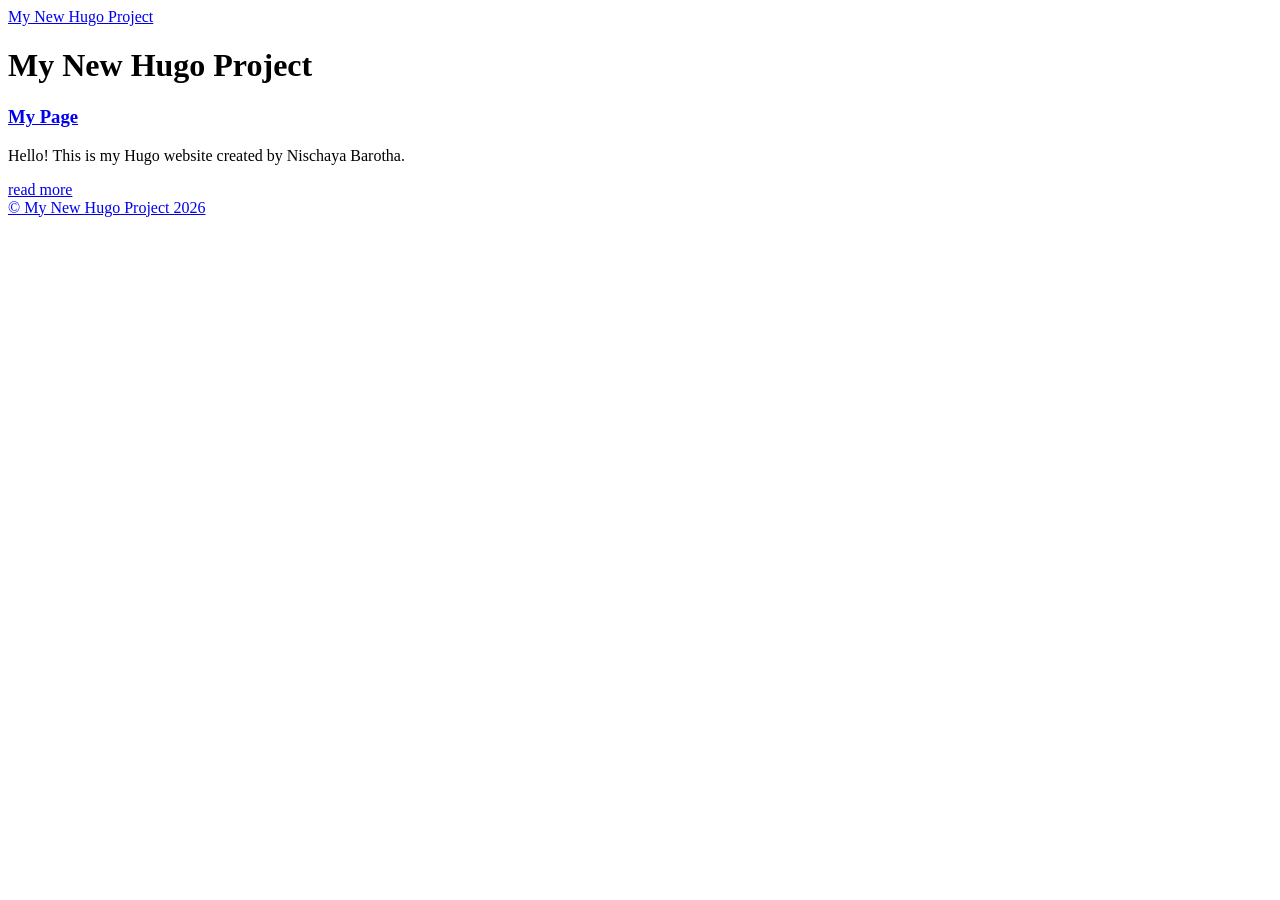
==== index.html @ f575db95 "deploy site" ====
<!DOCTYPE html>
<html lang="en-us">
  <head>
    <meta charset="utf-8">
    <meta http-equiv="X-UA-Compatible" content="IE=edge,chrome=1">
    
    <title>My New Hugo Project</title>
    <meta name="viewport" content="width=device-width,minimum-scale=1">
    <meta name="description" content="">
    <meta name="generator" content="Hugo 0.161.0">
    
    
    
      <meta name="robots" content="index, follow">
    
    

    
<link rel="stylesheet" href="/ananke/css/main.min.efe4d852f731d5d1fbb87718387202a97aafd768cdcdaed0662bbe6982e91824.css" >




    


    
      

    

    
    
      <link href="/index.xml" rel="alternate" type="application/rss+xml" title="My New Hugo Project" />
      <link href="/index.xml" rel="feed" type="application/rss+xml" title="My New Hugo Project" />
      
    

    
      <link rel="canonical" href="https://example.org/">
    

    
    
    <meta property="og:url" content="https://example.org/">
  <meta property="og:site_name" content="My New Hugo Project">
  <meta property="og:title" content="My New Hugo Project">
  <meta property="og:locale" content="en_us">
  <meta property="og:type" content="website">

  <meta itemprop="name" content="My New Hugo Project">
  <meta itemprop="datePublished" content="2026-04-29T00:00:00+00:00">
  <meta itemprop="dateModified" content="2026-04-29T00:00:00+00:00">
  <meta name="twitter:card" content="summary">
  <meta name="twitter:title" content="My New Hugo Project">

      
      
    
	
  </head><body class="ma0 avenir bg-near-white production is-home">
    

  <header>
    <div class="pb3-m pb6-l bg-black">
      <nav class="pv3 ph3 ph4-ns" role="navigation">
  <div class="flex-l center items-center justify-between">
    <a href="/" class="f3 fw2 hover-white white-90 dib no-underline">
      
        My New Hugo Project
      
    </a>
    <div class="flex-l items-center">
      

      
      <div class="ananke-socials"></div>

    </div>
  </div>
</nav>

      <div class="tc-l pv3 ph3 ph4-ns">
        <h1 class="f2 f-subheadline-l fw2 light-silver mb0 lh-title">
          My New Hugo Project
        </h1>
        
      </div>
    </div>
  </header>


    <main class="pb7" role="main">
      <article class="cf ph3 ph5-l pv3 pv4-l f4 tc-l center measure-wide lh-copy nested-links mid-gray">
    
  </article>

  
  
  
  
  

  
    <div class="pa3 pa4-ns w-100 w-70-ns center">
      

      <section class="w-100 mw8">
        
        
          <div class="w-100 mb4 relative">
            
<article class="bb b--black-10">
  <div class="db pv4 ph3 ph0-l dark-gray no-underline">
    <div class="flex-column flex-row-ns flex">
      
      <div class="blah w-100">
        <h1 class="f3 fw1 athelas mt0 lh-title">
          <a href="/posts/my-first-page/" class="color-inherit dim link">
            My Page
            </a>
        </h1>
        <div class="f6 f5-l lh-copy nested-copy-line-height nested-links">
          <p>Hello! This is my Hugo website created by Nischaya Barotha.</p>
        </div>
        <a href="/posts/my-first-page/" class="ba b--moon-gray bg-light-gray br2 color-inherit dib f7 hover-bg-moon-gray link mt2 ph2 pv1">read more</a>
      </div>
    </div>
  </div>
</article>

          </div>
        
      </section>

      

    </div>
  

    </main>
    <footer class="bg-black bottom-0 w-100 pa3" role="contentinfo">
  <div class="flex justify-between">
  <a class="f4 fw4 hover-white white-70 dn dib-ns pv2 ph3 no-underline" href="https://example.org/" >
    &copy;  My New Hugo Project 2026 
  </a>
    <div><div class="ananke-socials"></div>
</div>
  </div>
</footer>

  </body>
</html>
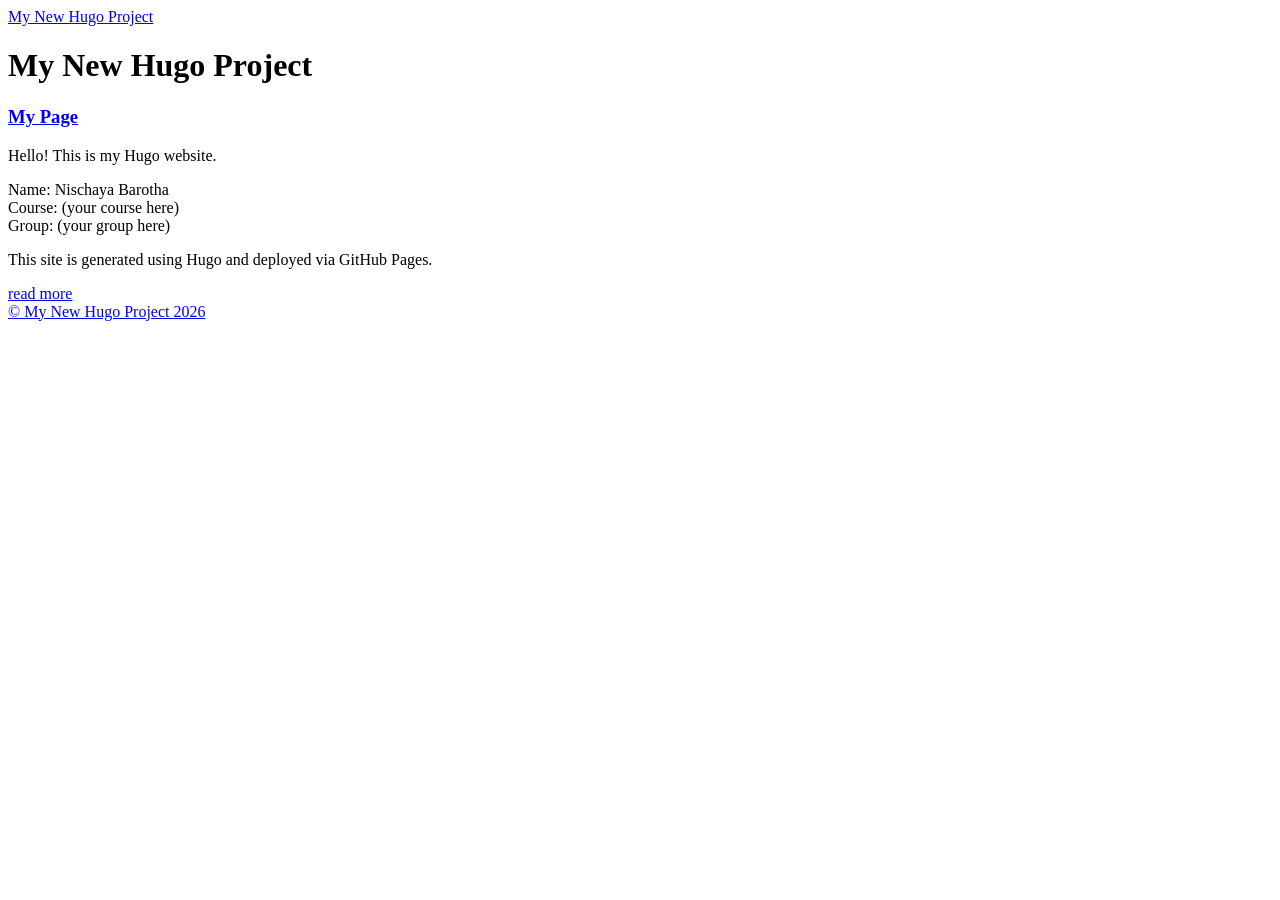
==== commit 99ca1f01: "update page" ====
--- a/index.html
+++ b/index.html
@@ -121,7 +121,11 @@
             </a>
         </h1>
         <div class="f6 f5-l lh-copy nested-copy-line-height nested-links">
-          <p>Hello! This is my Hugo website created by Nischaya Barotha.</p>
+          <p>Hello! This is my Hugo website.</p>
+<p>Name: Nischaya Barotha<br>
+Course: (your course here)<br>
+Group: (your group here)</p>
+<p>This site is generated using Hugo and deployed via GitHub Pages.</p>
         </div>
         <a href="/posts/my-first-page/" class="ba b--moon-gray bg-light-gray br2 color-inherit dib f7 hover-bg-moon-gray link mt2 ph2 pv1">read more</a>
       </div>
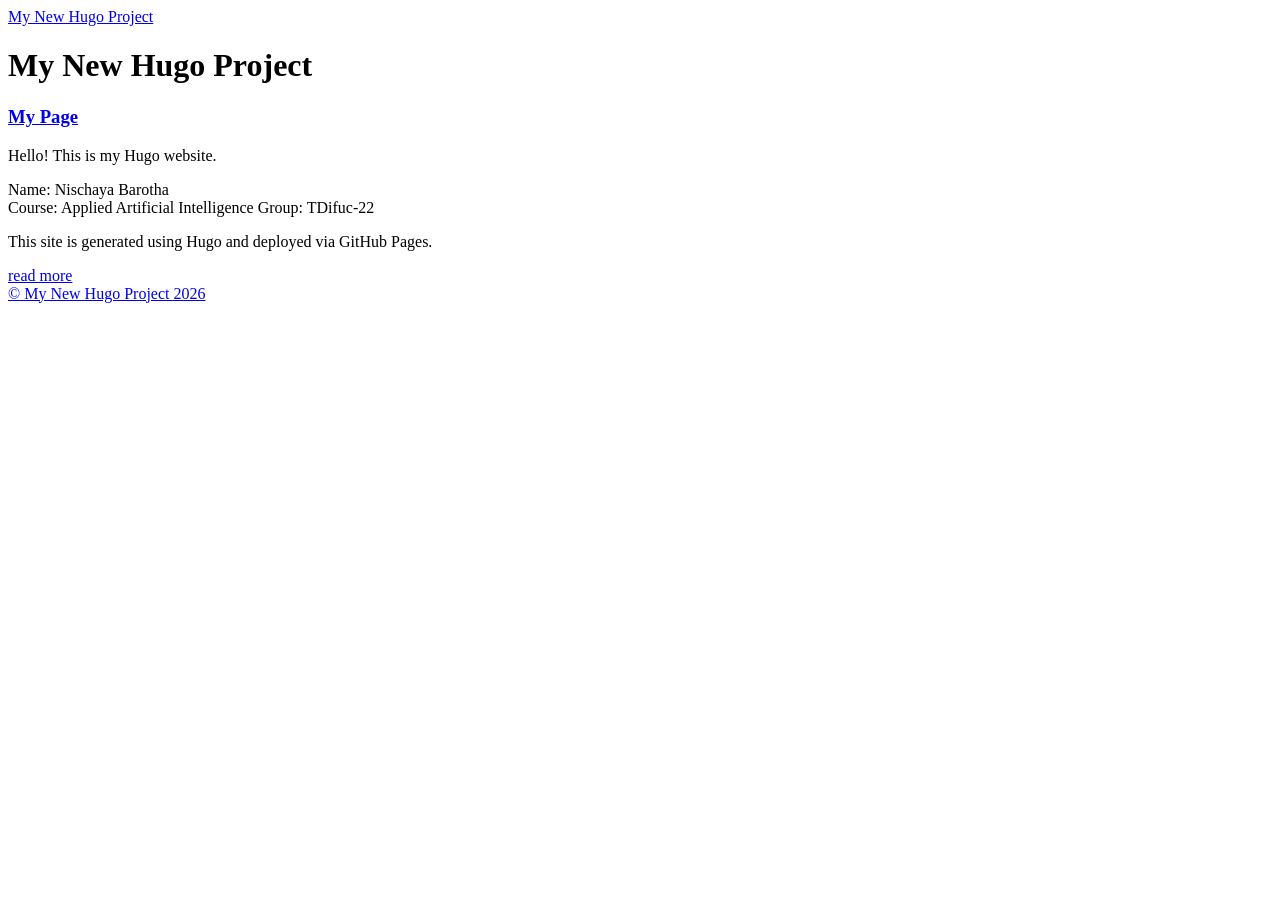
==== commit d2879798: "update page" ====
--- a/index.html
+++ b/index.html
@@ -123,8 +123,8 @@
         <div class="f6 f5-l lh-copy nested-copy-line-height nested-links">
           <p>Hello! This is my Hugo website.</p>
 <p>Name: Nischaya Barotha<br>
-Course: (your course here)<br>
-Group: (your group here)</p>
+Course: Applied Artificial Intelligence
+Group: TDifuc-22</p>
 <p>This site is generated using Hugo and deployed via GitHub Pages.</p>
         </div>
         <a href="/posts/my-first-page/" class="ba b--moon-gray bg-light-gray br2 color-inherit dib f7 hover-bg-moon-gray link mt2 ph2 pv1">read more</a>
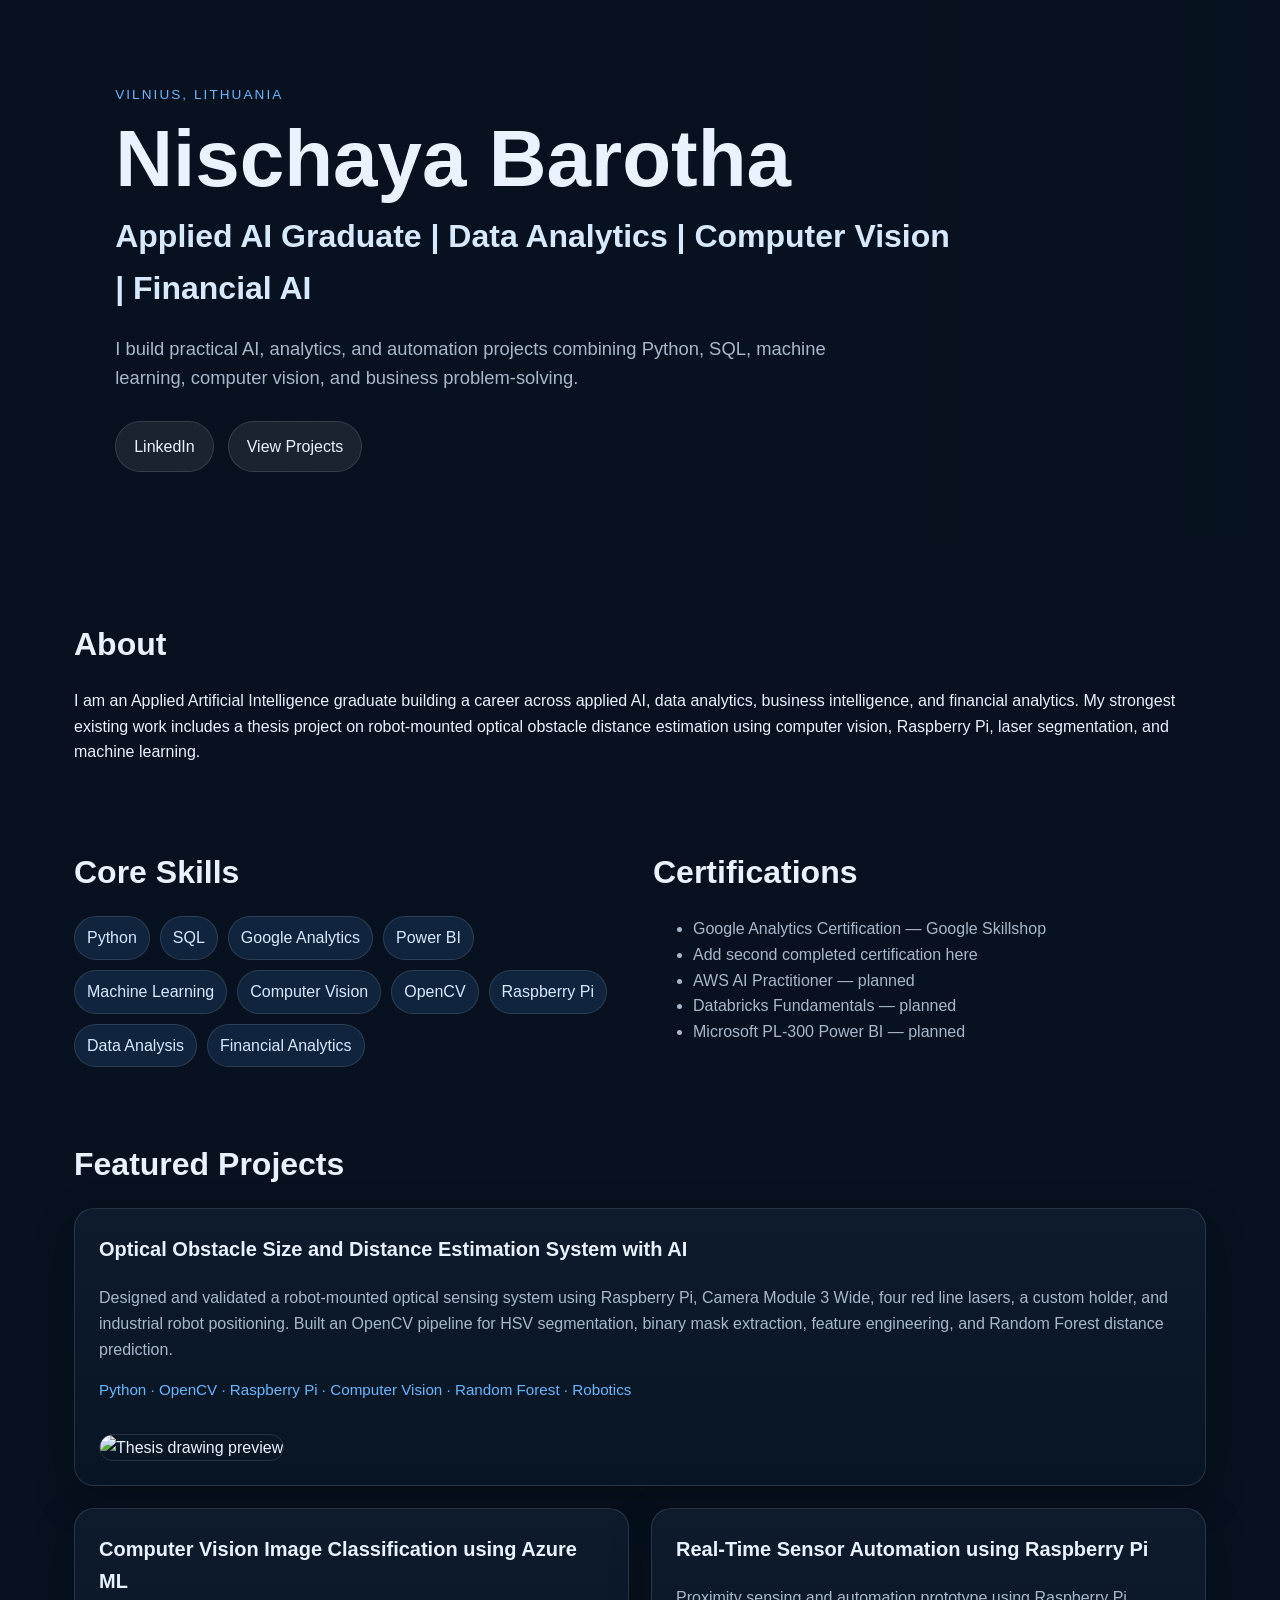
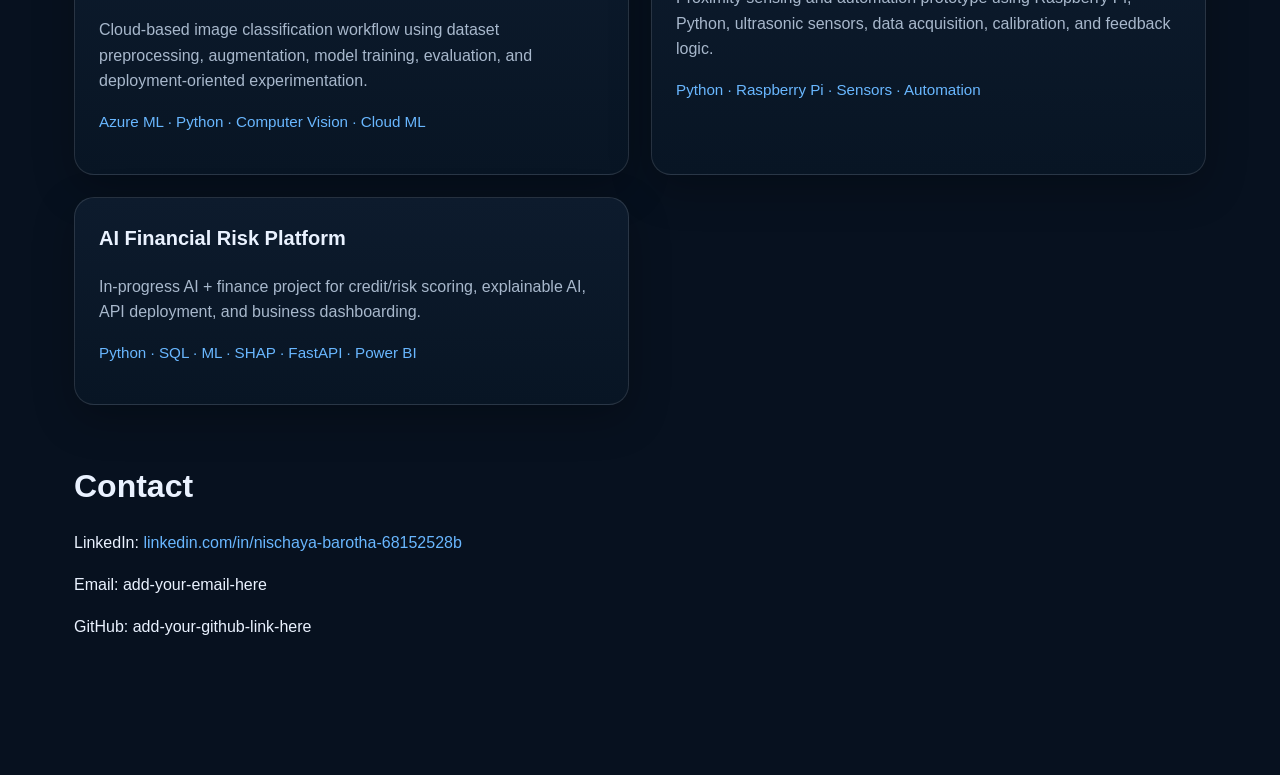
==== commit 7c649421: "Add files via upload" ====
--- a/index.html
+++ b/index.html
@@ -1,157 +1,87 @@
 <!DOCTYPE html>
-<html lang="en-us">
-  <head>
-    <meta charset="utf-8">
-    <meta http-equiv="X-UA-Compatible" content="IE=edge,chrome=1">
-    
-    <title>My New Hugo Project</title>
-    <meta name="viewport" content="width=device-width,minimum-scale=1">
-    <meta name="description" content="">
-    <meta name="generator" content="Hugo 0.161.0">
-    
-    
-    
-      <meta name="robots" content="index, follow">
-    
-    
-
-    
-<link rel="stylesheet" href="/ananke/css/main.min.efe4d852f731d5d1fbb87718387202a97aafd768cdcdaed0662bbe6982e91824.css" >
-
-
-
-
-    
-
-
-    
-      
-
-    
-
-    
-    
-      <link href="/index.xml" rel="alternate" type="application/rss+xml" title="My New Hugo Project" />
-      <link href="/index.xml" rel="feed" type="application/rss+xml" title="My New Hugo Project" />
-      
-    
-
-    
-      <link rel="canonical" href="https://example.org/">
-    
-
-    
-    
-    <meta property="og:url" content="https://example.org/">
-  <meta property="og:site_name" content="My New Hugo Project">
-  <meta property="og:title" content="My New Hugo Project">
-  <meta property="og:locale" content="en_us">
-  <meta property="og:type" content="website">
-
-  <meta itemprop="name" content="My New Hugo Project">
-  <meta itemprop="datePublished" content="2026-04-29T00:00:00+00:00">
-  <meta itemprop="dateModified" content="2026-04-29T00:00:00+00:00">
-  <meta name="twitter:card" content="summary">
-  <meta name="twitter:title" content="My New Hugo Project">
-
-      
-      
-    
-	
-  </head><body class="ma0 avenir bg-near-white production is-home">
-    
-
-  <header>
-    <div class="pb3-m pb6-l bg-black">
-      <nav class="pv3 ph3 ph4-ns" role="navigation">
-  <div class="flex-l center items-center justify-between">
-    <a href="/" class="f3 fw2 hover-white white-90 dib no-underline">
-      
-        My New Hugo Project
-      
-    </a>
-    <div class="flex-l items-center">
-      
-
-      
-      <div class="ananke-socials"></div>
-
-    </div>
-  </div>
-</nav>
-
-      <div class="tc-l pv3 ph3 ph4-ns">
-        <h1 class="f2 f-subheadline-l fw2 light-silver mb0 lh-title">
-          My New Hugo Project
-        </h1>
-        
+<html lang="en">
+<head>
+  <meta charset="UTF-8" />
+  <meta name="viewport" content="width=device-width, initial-scale=1.0" />
+  <title>Nischaya Barotha | Applied AI Graduate</title>
+  <link rel="stylesheet" href="style.css" />
+</head>
+<body>
+  <header class="hero">
+    <div class="overlay"></div>
+    <div class="hero-content">
+      <p class="eyebrow">Vilnius, Lithuania</p>
+      <h1>Nischaya Barotha</h1>
+      <h2>Applied AI Graduate | Data Analytics | Computer Vision | Financial AI</h2>
+      <p class="intro">I build practical AI, analytics, and automation projects combining Python, SQL, machine learning, computer vision, and business problem-solving.</p>
+      <div class="buttons">
+        <a href="https://www.linkedin.com/in/nischaya-barotha-68152528b/" target="_blank">LinkedIn</a>
+        <a href="#projects">View Projects</a>
       </div>
     </div>
   </header>
 
+  <main>
+    <section class="section">
+      <h2>About</h2>
+      <p>I am an Applied Artificial Intelligence graduate building a career across applied AI, data analytics, business intelligence, and financial analytics. My strongest existing work includes a thesis project on robot-mounted optical obstacle distance estimation using computer vision, Raspberry Pi, laser segmentation, and machine learning.</p>
+    </section>
 
-    <main class="pb7" role="main">
-      <article class="cf ph3 ph5-l pv3 pv4-l f4 tc-l center measure-wide lh-copy nested-links mid-gray">
-    
-  </article>
+    <section class="section grid-two">
+      <div>
+        <h2>Core Skills</h2>
+        <ul class="tags">
+          <li>Python</li><li>SQL</li><li>Google Analytics</li><li>Power BI</li><li>Machine Learning</li><li>Computer Vision</li><li>OpenCV</li><li>Raspberry Pi</li><li>Data Analysis</li><li>Financial Analytics</li>
+        </ul>
+      </div>
+      <div>
+        <h2>Certifications</h2>
+        <ul>
+          <li>Google Analytics Certification — Google Skillshop</li>
+          <li>Add second completed certification here</li>
+          <li>AWS AI Practitioner — planned</li>
+          <li>Databricks Fundamentals — planned</li>
+          <li>Microsoft PL-300 Power BI — planned</li>
+        </ul>
+      </div>
+    </section>
 
-  
-  
-  
-  
-  
+    <section class="section" id="projects">
+      <h2>Featured Projects</h2>
+      <div class="project-grid">
+        <article class="card featured">
+          <h3>Optical Obstacle Size and Distance Estimation System with AI</h3>
+          <p>Designed and validated a robot-mounted optical sensing system using Raspberry Pi, Camera Module 3 Wide, four red line lasers, a custom holder, and industrial robot positioning. Built an OpenCV pipeline for HSV segmentation, binary mask extraction, feature engineering, and Random Forest distance prediction.</p>
+          <p class="meta">Python · OpenCV · Raspberry Pi · Computer Vision · Random Forest · Robotics</p>
+          <img src="assets/thesis_drawing_preview.png" alt="Thesis drawing preview" />
+        </article>
 
-  
-    <div class="pa3 pa4-ns w-100 w-70-ns center">
-      
+        <article class="card">
+          <h3>Computer Vision Image Classification using Azure ML</h3>
+          <p>Cloud-based image classification workflow using dataset preprocessing, augmentation, model training, evaluation, and deployment-oriented experimentation.</p>
+          <p class="meta">Azure ML · Python · Computer Vision · Cloud ML</p>
+        </article>
 
-      <section class="w-100 mw8">
-        
-        
-          <div class="w-100 mb4 relative">
-            
-<article class="bb b--black-10">
-  <div class="db pv4 ph3 ph0-l dark-gray no-underline">
-    <div class="flex-column flex-row-ns flex">
-      
-      <div class="blah w-100">
-        <h1 class="f3 fw1 athelas mt0 lh-title">
-          <a href="/posts/my-first-page/" class="color-inherit dim link">
-            My Page
-            </a>
-        </h1>
-        <div class="f6 f5-l lh-copy nested-copy-line-height nested-links">
-          <p>Hello! This is my Hugo website.</p>
-<p>Name: Nischaya Barotha<br>
-Course: Applied Artificial Intelligence
-Group: TDifuc-22</p>
-<p>This site is generated using Hugo and deployed via GitHub Pages.</p>
-        </div>
-        <a href="/posts/my-first-page/" class="ba b--moon-gray bg-light-gray br2 color-inherit dib f7 hover-bg-moon-gray link mt2 ph2 pv1">read more</a>
+        <article class="card">
+          <h3>Real-Time Sensor Automation using Raspberry Pi</h3>
+          <p>Proximity sensing and automation prototype using Raspberry Pi, Python, ultrasonic sensors, data acquisition, calibration, and feedback logic.</p>
+          <p class="meta">Python · Raspberry Pi · Sensors · Automation</p>
+        </article>
+
+        <article class="card">
+          <h3>AI Financial Risk Platform</h3>
+          <p>In-progress AI + finance project for credit/risk scoring, explainable AI, API deployment, and business dashboarding.</p>
+          <p class="meta">Python · SQL · ML · SHAP · FastAPI · Power BI</p>
+        </article>
       </div>
-    </div>
-  </div>
-</article>
+    </section>
 
-          </div>
-        
-      </section>
-
-      
-
-    </div>
-  
-
-    </main>
-    <footer class="bg-black bottom-0 w-100 pa3" role="contentinfo">
-  <div class="flex justify-between">
-  <a class="f4 fw4 hover-white white-70 dn dib-ns pv2 ph3 no-underline" href="https://example.org/" >
-    &copy;  My New Hugo Project 2026 
-  </a>
-    <div><div class="ananke-socials"></div>
-</div>
-  </div>
-</footer>
-
-  </body>
+    <section class="section">
+      <h2>Contact</h2>
+      <p>LinkedIn: <a href="https://www.linkedin.com/in/nischaya-barotha-68152528b/" target="_blank">linkedin.com/in/nischaya-barotha-68152528b</a></p>
+      <p>Email: add-your-email-here</p>
+      <p>GitHub: add-your-github-link-here</p>
+    </section>
+  </main>
+</body>
 </html>
--- a/style.css
+++ b/style.css
@@ -0,0 +1,35 @@
+:root {
+  --bg: #07111f;
+  --panel: #0d1b2d;
+  --panel2: #10243d;
+  --text: #eaf2ff;
+  --muted: #a8b8cc;
+  --accent: #69b7ff;
+  --line: rgba(255,255,255,0.12);
+}
+* { box-sizing: border-box; }
+body { margin: 0; font-family: Inter, Arial, sans-serif; background: var(--bg); color: var(--text); line-height: 1.6; }
+a { color: var(--accent); text-decoration: none; }
+.hero { min-height: 520px; background-image: linear-gradient(90deg, rgba(7,17,31,0.95), rgba(7,17,31,0.65)), url('assets/banner.png'); background-size: cover; background-position: center; display: flex; align-items: center; padding: 70px 9vw; position: relative; }
+.hero-content { max-width: 850px; position: relative; z-index: 2; }
+.eyebrow { color: var(--accent); text-transform: uppercase; letter-spacing: 0.15em; font-size: 0.85rem; margin-bottom: 12px; }
+h1 { font-size: clamp(2.8rem, 8vw, 5rem); margin: 0 0 10px; line-height: 1.05; }
+.hero h2 { font-size: clamp(1.2rem, 3vw, 2rem); margin: 0 0 20px; color: #d7e9ff; }
+.intro { font-size: 1.15rem; max-width: 760px; color: var(--muted); }
+.buttons { display: flex; gap: 14px; flex-wrap: wrap; margin-top: 28px; }
+.buttons a { padding: 12px 18px; border: 1px solid var(--line); border-radius: 999px; background: rgba(255,255,255,0.08); color: var(--text); }
+main { max-width: 1180px; margin: 0 auto; padding: 50px 24px 80px; }
+.section { margin-bottom: 56px; }
+.section h2 { font-size: 2rem; margin-bottom: 18px; }
+.grid-two { display: grid; grid-template-columns: repeat(2, minmax(0, 1fr)); gap: 26px; }
+.tags { list-style: none; padding: 0; display: flex; flex-wrap: wrap; gap: 10px; }
+.tags li { background: var(--panel2); border: 1px solid var(--line); padding: 8px 12px; border-radius: 999px; color: #d7e9ff; }
+.project-grid { display: grid; grid-template-columns: repeat(2, minmax(0, 1fr)); gap: 22px; }
+.card { background: linear-gradient(180deg, var(--panel), #081524); border: 1px solid var(--line); border-radius: 20px; padding: 24px; box-shadow: 0 14px 40px rgba(0,0,0,0.25); }
+.card h3 { margin-top: 0; font-size: 1.25rem; }
+.card p { color: var(--muted); }
+.meta { color: var(--accent) !important; font-size: 0.95rem; }
+.card img { width: 100%; border-radius: 14px; border: 1px solid var(--line); margin-top: 16px; }
+.featured { grid-column: span 2; }
+ul { color: var(--muted); }
+@media (max-width: 820px) { .grid-two, .project-grid { grid-template-columns: 1fr; } .featured { grid-column: span 1; } .hero { padding: 60px 24px; } }
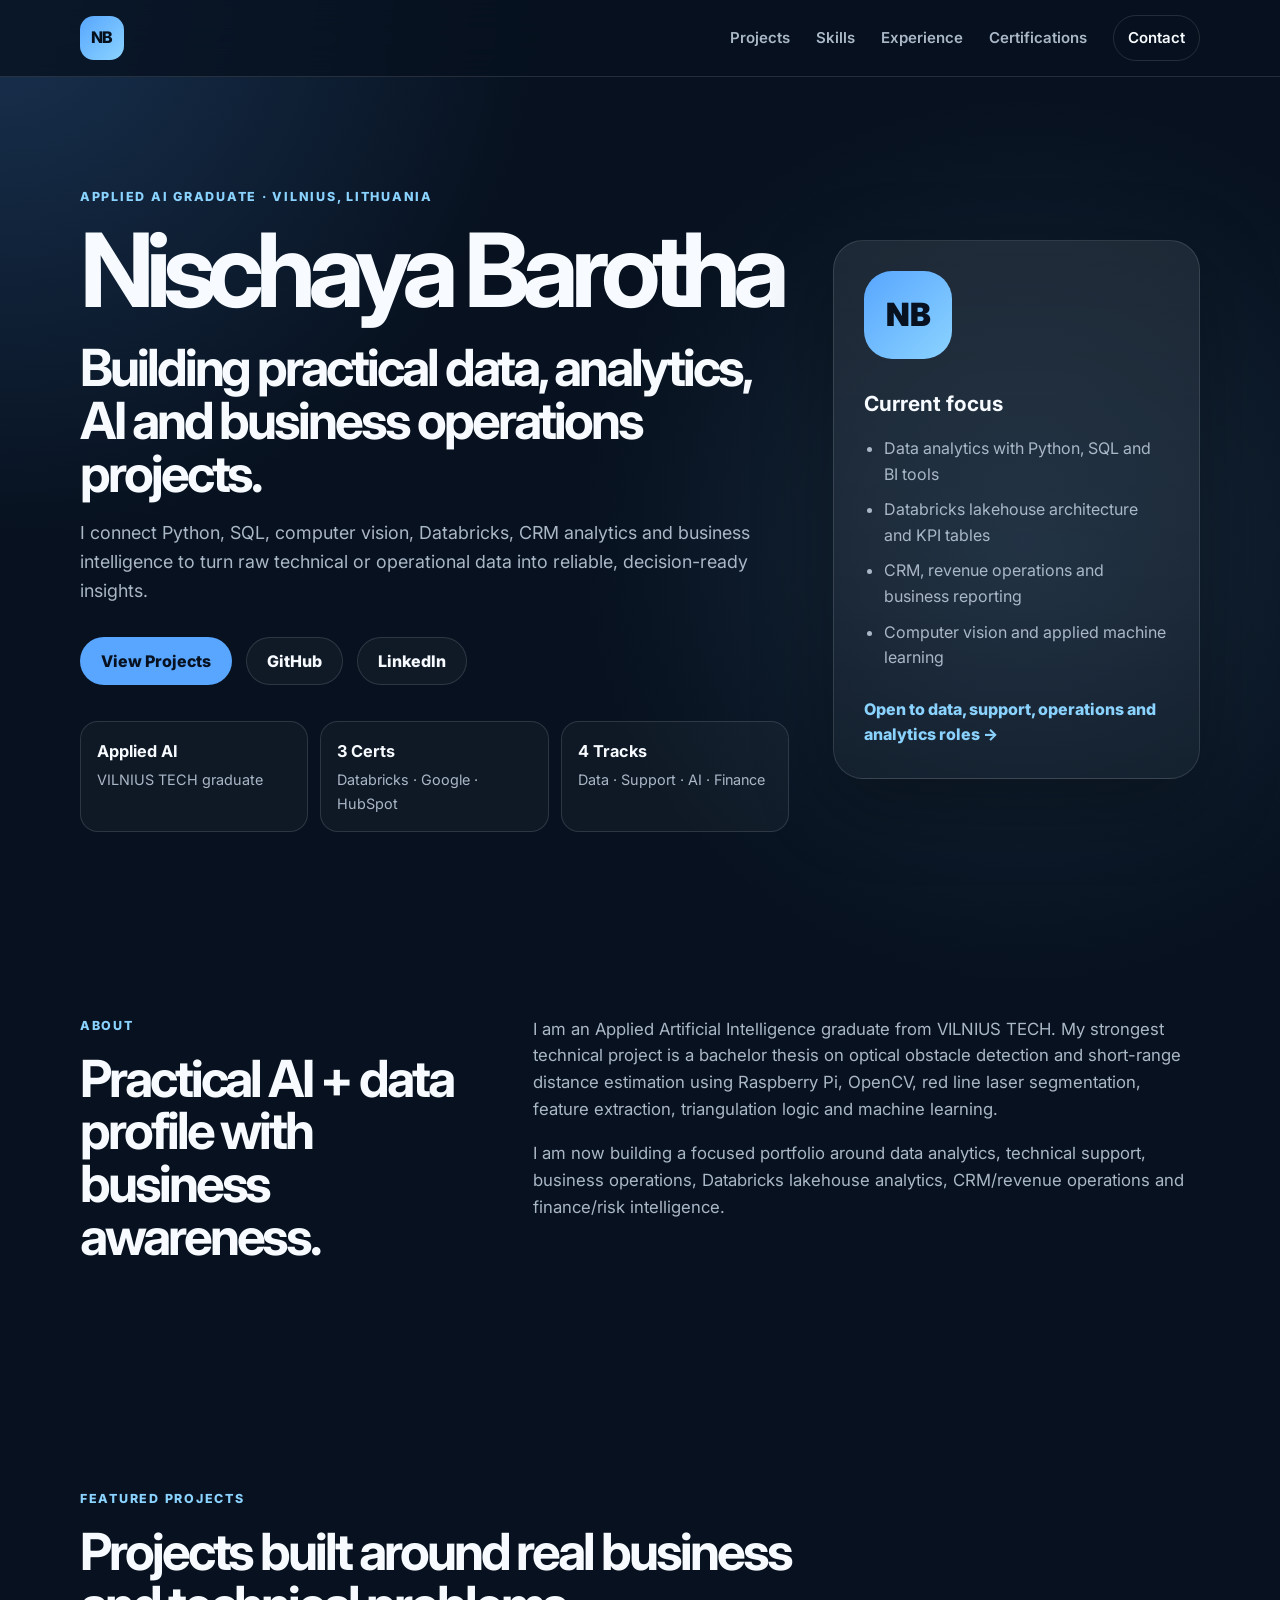
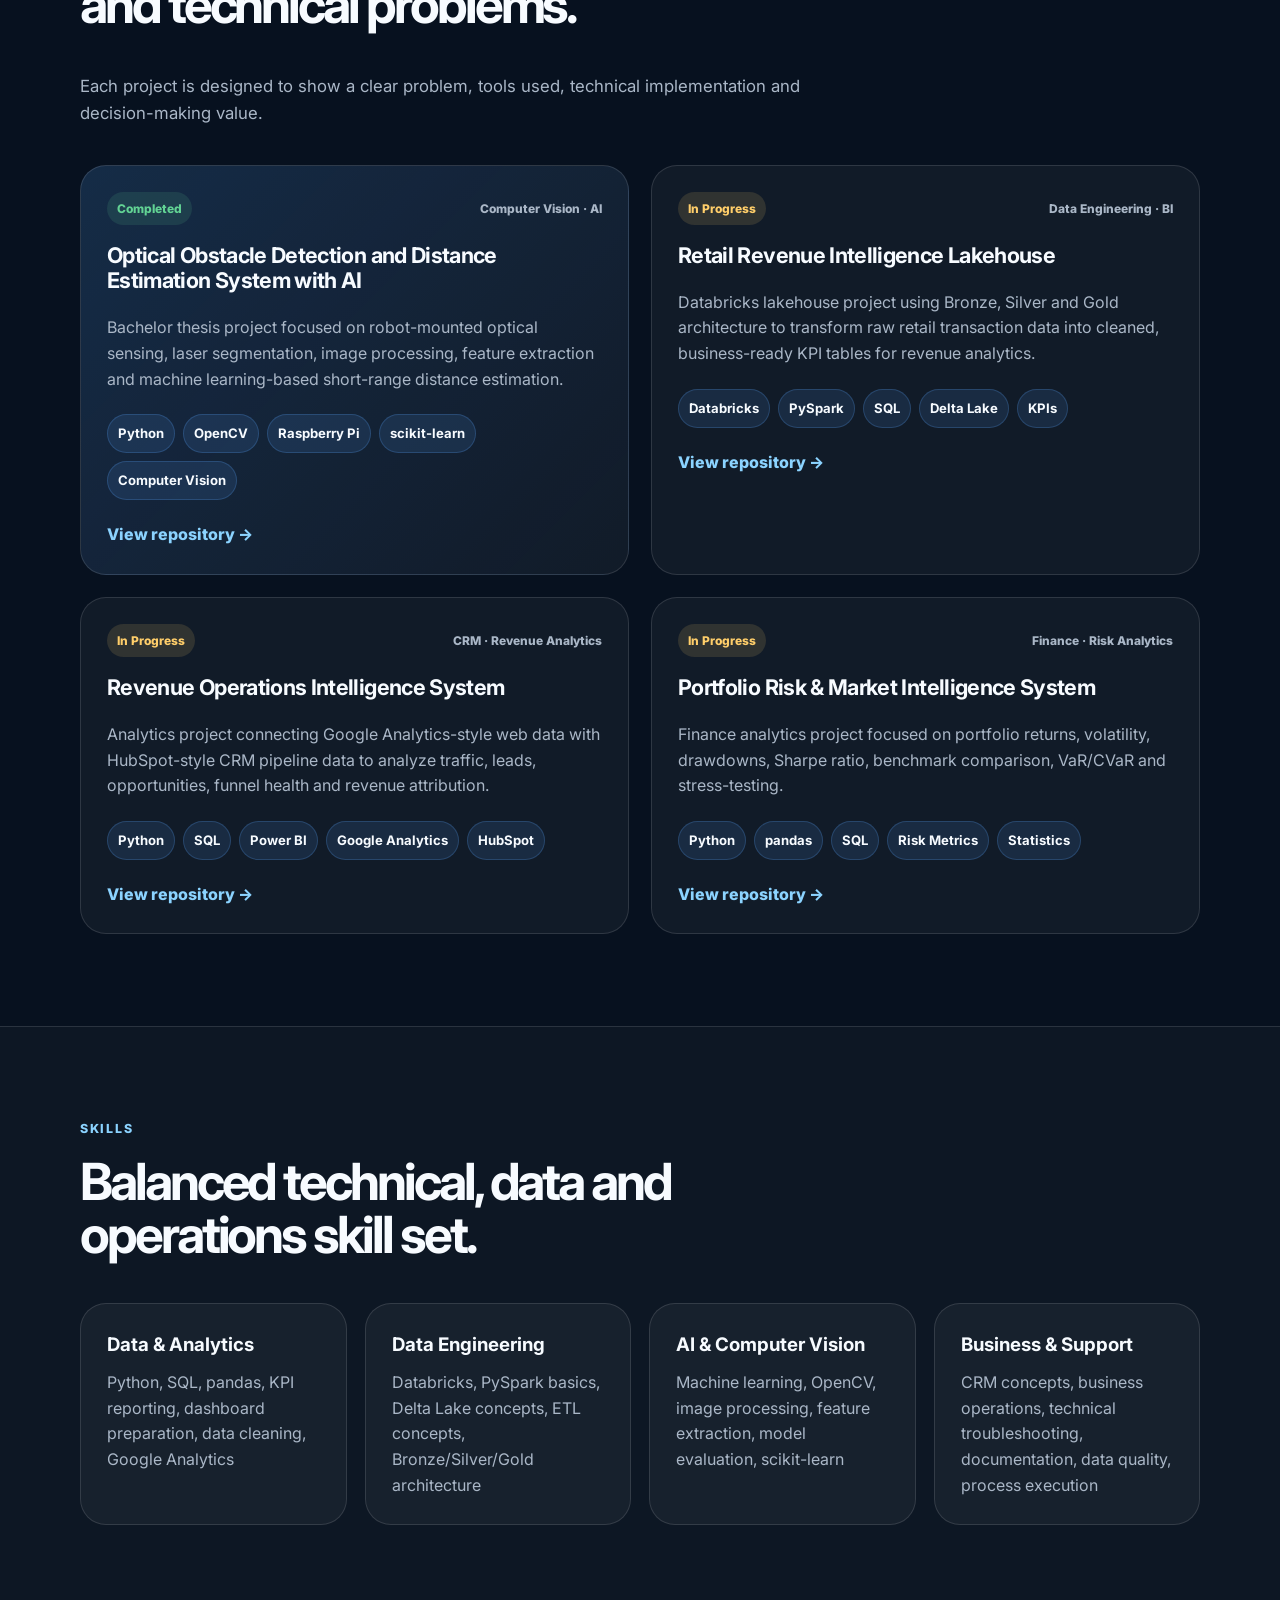
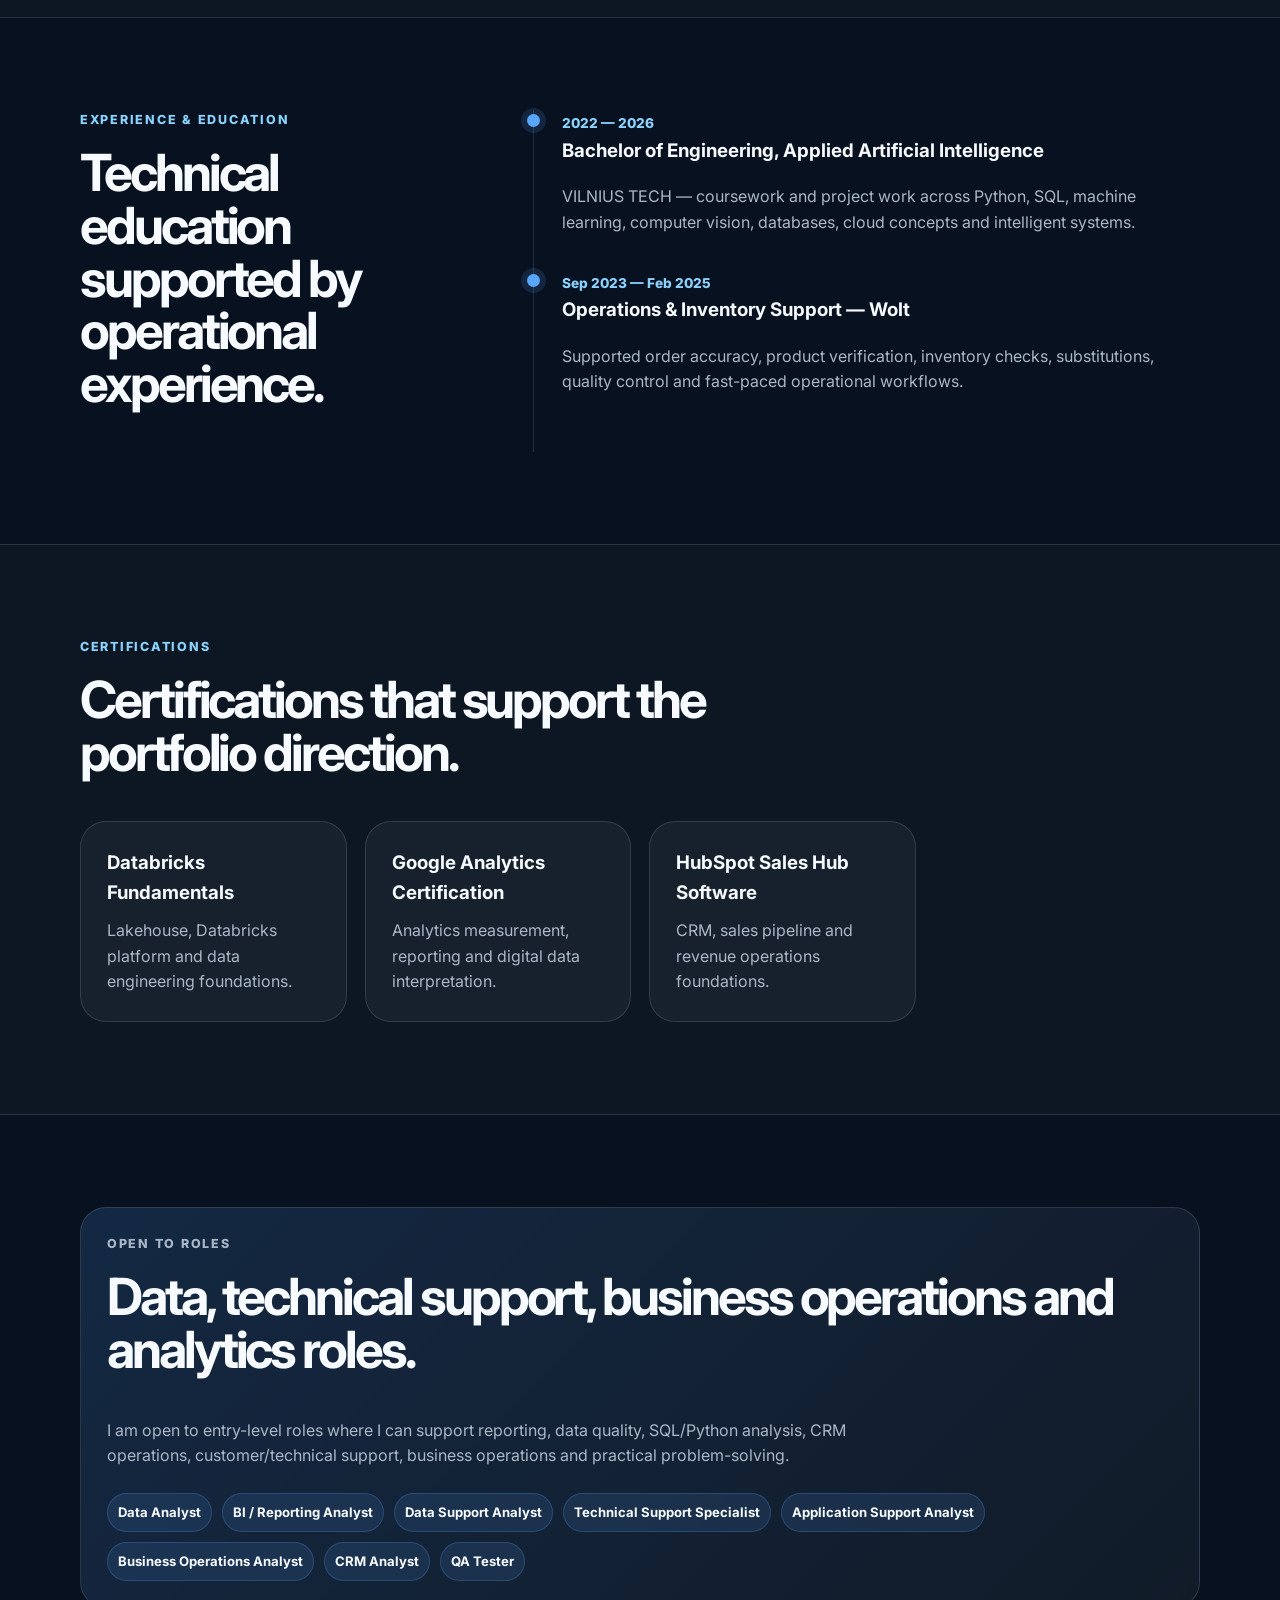
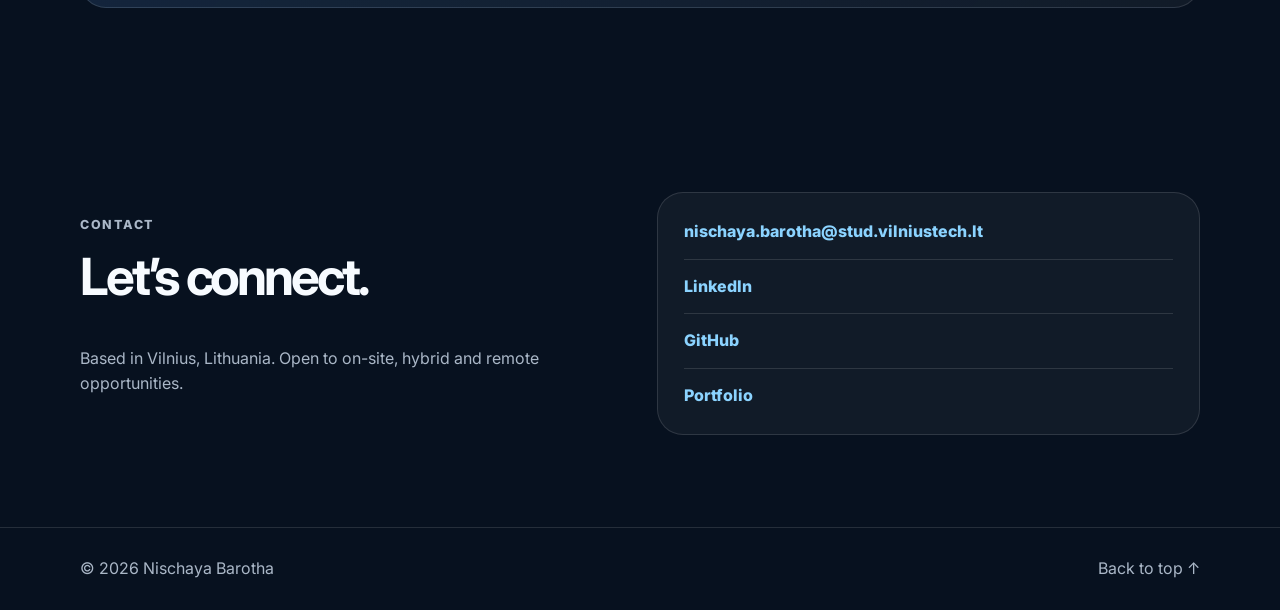
==== commit 6e965990: "Add files via upload" ====
--- a/index.html
+++ b/index.html
@@ -3,85 +3,181 @@
 <head>
   <meta charset="UTF-8" />
   <meta name="viewport" content="width=device-width, initial-scale=1.0" />
-  <title>Nischaya Barotha | Applied AI Graduate</title>
-  <link rel="stylesheet" href="style.css" />
+  <meta name="description" content="Nischaya Barotha — Applied AI graduate portfolio focused on data analytics, technical support, business operations, computer vision, Databricks, and finance/risk analytics." />
+  <meta name="author" content="Nischaya Barotha" />
+  <title>Nischaya Barotha | Applied AI, Data Analytics & Business Operations</title>
+  <link rel="preconnect" href="https://fonts.googleapis.com">
+  <link rel="preconnect" href="https://fonts.gstatic.com" crossorigin>
+  <link href="https://fonts.googleapis.com/css2?family=Inter:wght@400;500;600;700;800&display=swap" rel="stylesheet">
+  <link rel="stylesheet" href="styles.css" />
 </head>
 <body>
-  <header class="hero">
-    <div class="overlay"></div>
-    <div class="hero-content">
-      <p class="eyebrow">Vilnius, Lithuania</p>
-      <h1>Nischaya Barotha</h1>
-      <h2>Applied AI Graduate | Data Analytics | Computer Vision | Financial AI</h2>
-      <p class="intro">I build practical AI, analytics, and automation projects combining Python, SQL, machine learning, computer vision, and business problem-solving.</p>
-      <div class="buttons">
-        <a href="https://www.linkedin.com/in/nischaya-barotha-68152528b/" target="_blank">LinkedIn</a>
-        <a href="#projects">View Projects</a>
+  <header class="site-header">
+    <nav class="nav container" aria-label="Primary navigation">
+      <a class="brand" href="#top">NB</a>
+      <button class="nav-toggle" aria-label="Open navigation" aria-expanded="false">
+        <span></span><span></span><span></span>
+      </button>
+      <div class="nav-links">
+        <a href="#projects">Projects</a>
+        <a href="#skills">Skills</a>
+        <a href="#experience">Experience</a>
+        <a href="#certifications">Certifications</a>
+        <a href="#contact" class="nav-cta">Contact</a>
       </div>
-    </div>
+    </nav>
   </header>
 
-  <main>
-    <section class="section">
-      <h2>About</h2>
-      <p>I am an Applied Artificial Intelligence graduate building a career across applied AI, data analytics, business intelligence, and financial analytics. My strongest existing work includes a thesis project on robot-mounted optical obstacle distance estimation using computer vision, Raspberry Pi, laser segmentation, and machine learning.</p>
-    </section>
+  <main id="top">
+    <section class="hero section">
+      <div class="container hero-grid">
+        <div class="hero-content">
+          <p class="eyebrow">Applied AI Graduate · Vilnius, Lithuania</p>
+          <h1>Nischaya Barotha</h1>
+          <h2>Building practical data, analytics, AI and business operations projects.</h2>
+          <p class="hero-text">
+            I connect Python, SQL, computer vision, Databricks, CRM analytics and business intelligence
+            to turn raw technical or operational data into reliable, decision-ready insights.
+          </p>
+          <div class="hero-actions">
+            <a class="button primary" href="#projects">View Projects</a>
+            <a class="button secondary" href="https://github.com/Nischaya2004" target="_blank" rel="noopener">GitHub</a>
+            <a class="button secondary" href="https://www.linkedin.com/in/nischaya-barotha-68152528b/" target="_blank" rel="noopener">LinkedIn</a>
+          </div>
+          <div class="quick-proof" aria-label="Portfolio highlights">
+            <div><strong>Applied AI</strong><span>VILNIUS TECH graduate</span></div>
+            <div><strong>3 Certs</strong><span>Databricks · Google · HubSpot</span></div>
+            <div><strong>4 Tracks</strong><span>Data · Support · AI · Finance</span></div>
+          </div>
+        </div>
 
-    <section class="section grid-two">
-      <div>
-        <h2>Core Skills</h2>
-        <ul class="tags">
-          <li>Python</li><li>SQL</li><li>Google Analytics</li><li>Power BI</li><li>Machine Learning</li><li>Computer Vision</li><li>OpenCV</li><li>Raspberry Pi</li><li>Data Analysis</li><li>Financial Analytics</li>
-        </ul>
-      </div>
-      <div>
-        <h2>Certifications</h2>
-        <ul>
-          <li>Google Analytics Certification — Google Skillshop</li>
-          <li>Add second completed certification here</li>
-          <li>AWS AI Practitioner — planned</li>
-          <li>Databricks Fundamentals — planned</li>
-          <li>Microsoft PL-300 Power BI — planned</li>
-        </ul>
+        <aside class="hero-card" aria-label="Profile summary">
+          <div class="profile-mark">NB</div>
+          <h3>Current focus</h3>
+          <ul>
+            <li>Data analytics with Python, SQL and BI tools</li>
+            <li>Databricks lakehouse architecture and KPI tables</li>
+            <li>CRM, revenue operations and business reporting</li>
+            <li>Computer vision and applied machine learning</li>
+          </ul>
+          <a href="#contact" class="card-link">Open to data, support, operations and analytics roles →</a>
+        </aside>
       </div>
     </section>
 
-    <section class="section" id="projects">
-      <h2>Featured Projects</h2>
-      <div class="project-grid">
-        <article class="card featured">
-          <h3>Optical Obstacle Size and Distance Estimation System with AI</h3>
-          <p>Designed and validated a robot-mounted optical sensing system using Raspberry Pi, Camera Module 3 Wide, four red line lasers, a custom holder, and industrial robot positioning. Built an OpenCV pipeline for HSV segmentation, binary mask extraction, feature engineering, and Random Forest distance prediction.</p>
-          <p class="meta">Python · OpenCV · Raspberry Pi · Computer Vision · Random Forest · Robotics</p>
-          <img src="assets/thesis_drawing_preview.png" alt="Thesis drawing preview" />
-        </article>
-
-        <article class="card">
-          <h3>Computer Vision Image Classification using Azure ML</h3>
-          <p>Cloud-based image classification workflow using dataset preprocessing, augmentation, model training, evaluation, and deployment-oriented experimentation.</p>
-          <p class="meta">Azure ML · Python · Computer Vision · Cloud ML</p>
-        </article>
-
-        <article class="card">
-          <h3>Real-Time Sensor Automation using Raspberry Pi</h3>
-          <p>Proximity sensing and automation prototype using Raspberry Pi, Python, ultrasonic sensors, data acquisition, calibration, and feedback logic.</p>
-          <p class="meta">Python · Raspberry Pi · Sensors · Automation</p>
-        </article>
-
-        <article class="card">
-          <h3>AI Financial Risk Platform</h3>
-          <p>In-progress AI + finance project for credit/risk scoring, explainable AI, API deployment, and business dashboarding.</p>
-          <p class="meta">Python · SQL · ML · SHAP · FastAPI · Power BI</p>
-        </article>
+    <section class="section intro-section">
+      <div class="container two-column">
+        <div>
+          <p class="eyebrow">About</p>
+          <h2>Practical AI + data profile with business awareness.</h2>
+        </div>
+        <div class="rich-text">
+          <p>I am an Applied Artificial Intelligence graduate from VILNIUS TECH. My strongest technical project is a bachelor thesis on optical obstacle detection and short-range distance estimation using Raspberry Pi, OpenCV, red line laser segmentation, feature extraction, triangulation logic and machine learning.</p>
+          <p>I am now building a focused portfolio around data analytics, technical support, business operations, Databricks lakehouse analytics, CRM/revenue operations and finance/risk intelligence.</p>
+        </div>
       </div>
     </section>
 
-    <section class="section">
-      <h2>Contact</h2>
-      <p>LinkedIn: <a href="https://www.linkedin.com/in/nischaya-barotha-68152528b/" target="_blank">linkedin.com/in/nischaya-barotha-68152528b</a></p>
-      <p>Email: add-your-email-here</p>
-      <p>GitHub: add-your-github-link-here</p>
+    <section id="projects" class="section">
+      <div class="container">
+        <div class="section-heading">
+          <p class="eyebrow">Featured projects</p>
+          <h2>Projects built around real business and technical problems.</h2>
+          <p>Each project is designed to show a clear problem, tools used, technical implementation and decision-making value.</p>
+        </div>
+
+        <div class="project-grid">
+          <article class="project-card featured">
+            <div class="project-top"><span class="status completed">Completed</span><span class="project-type">Computer Vision · AI</span></div>
+            <h3>Optical Obstacle Detection and Distance Estimation System with AI</h3>
+            <p>Bachelor thesis project focused on robot-mounted optical sensing, laser segmentation, image processing, feature extraction and machine learning-based short-range distance estimation.</p>
+            <div class="tag-list"><span>Python</span><span>OpenCV</span><span>Raspberry Pi</span><span>scikit-learn</span><span>Computer Vision</span></div>
+            <a href="https://github.com/Nischaya2004/ai-obstacle-detection-distance-estimation" target="_blank" rel="noopener" class="project-link">View repository →</a>
+          </article>
+
+          <article class="project-card">
+            <div class="project-top"><span class="status progress">In Progress</span><span class="project-type">Data Engineering · BI</span></div>
+            <h3>Retail Revenue Intelligence Lakehouse</h3>
+            <p>Databricks lakehouse project using Bronze, Silver and Gold architecture to transform raw retail transaction data into cleaned, business-ready KPI tables for revenue analytics.</p>
+            <div class="tag-list"><span>Databricks</span><span>PySpark</span><span>SQL</span><span>Delta Lake</span><span>KPIs</span></div>
+            <a href="https://github.com/Nischaya2004/retail-revenue-intelligence-lakehouse" target="_blank" rel="noopener" class="project-link">View repository →</a>
+          </article>
+
+          <article class="project-card">
+            <div class="project-top"><span class="status progress">In Progress</span><span class="project-type">CRM · Revenue Analytics</span></div>
+            <h3>Revenue Operations Intelligence System</h3>
+            <p>Analytics project connecting Google Analytics-style web data with HubSpot-style CRM pipeline data to analyze traffic, leads, opportunities, funnel health and revenue attribution.</p>
+            <div class="tag-list"><span>Python</span><span>SQL</span><span>Power BI</span><span>Google Analytics</span><span>HubSpot</span></div>
+            <a href="https://github.com/Nischaya2004/revenue-operations-intelligence-system" target="_blank" rel="noopener" class="project-link">View repository →</a>
+          </article>
+
+          <article class="project-card">
+            <div class="project-top"><span class="status progress">In Progress</span><span class="project-type">Finance · Risk Analytics</span></div>
+            <h3>Portfolio Risk & Market Intelligence System</h3>
+            <p>Finance analytics project focused on portfolio returns, volatility, drawdowns, Sharpe ratio, benchmark comparison, VaR/CVaR and stress-testing.</p>
+            <div class="tag-list"><span>Python</span><span>pandas</span><span>SQL</span><span>Risk Metrics</span><span>Statistics</span></div>
+            <a href="https://github.com/Nischaya2004/portfolio-risk-market-intelligence" target="_blank" rel="noopener" class="project-link">View repository →</a>
+          </article>
+        </div>
+      </div>
+    </section>
+
+    <section id="skills" class="section muted">
+      <div class="container">
+        <div class="section-heading"><p class="eyebrow">Skills</p><h2>Balanced technical, data and operations skill set.</h2></div>
+        <div class="skills-grid">
+          <div class="skill-card"><h3>Data & Analytics</h3><p>Python, SQL, pandas, KPI reporting, dashboard preparation, data cleaning, Google Analytics</p></div>
+          <div class="skill-card"><h3>Data Engineering</h3><p>Databricks, PySpark basics, Delta Lake concepts, ETL concepts, Bronze/Silver/Gold architecture</p></div>
+          <div class="skill-card"><h3>AI & Computer Vision</h3><p>Machine learning, OpenCV, image processing, feature extraction, model evaluation, scikit-learn</p></div>
+          <div class="skill-card"><h3>Business & Support</h3><p>CRM concepts, business operations, technical troubleshooting, documentation, data quality, process execution</p></div>
+        </div>
+      </div>
+    </section>
+
+    <section id="experience" class="section">
+      <div class="container two-column">
+        <div><p class="eyebrow">Experience & education</p><h2>Technical education supported by operational experience.</h2></div>
+        <div class="timeline">
+          <div class="timeline-item"><span>2022 — 2026</span><h3>Bachelor of Engineering, Applied Artificial Intelligence</h3><p>VILNIUS TECH — coursework and project work across Python, SQL, machine learning, computer vision, databases, cloud concepts and intelligent systems.</p></div>
+          <div class="timeline-item"><span>Sep 2023 — Feb 2025</span><h3>Operations & Inventory Support — Wolt</h3><p>Supported order accuracy, product verification, inventory checks, substitutions, quality control and fast-paced operational workflows.</p></div>
+        </div>
+      </div>
+    </section>
+
+    <section id="certifications" class="section muted">
+      <div class="container">
+        <div class="section-heading"><p class="eyebrow">Certifications</p><h2>Certifications that support the portfolio direction.</h2></div>
+        <div class="cert-grid">
+          <div class="cert-card"><h3>Databricks Fundamentals</h3><p>Lakehouse, Databricks platform and data engineering foundations.</p></div>
+          <div class="cert-card"><h3>Google Analytics Certification</h3><p>Analytics measurement, reporting and digital data interpretation.</p></div>
+          <div class="cert-card"><h3>HubSpot Sales Hub Software</h3><p>CRM, sales pipeline and revenue operations foundations.</p></div>
+        </div>
+      </div>
+    </section>
+
+    <section class="section role-section">
+      <div class="container role-card">
+        <p class="eyebrow">Open to roles</p>
+        <h2>Data, technical support, business operations and analytics roles.</h2>
+        <p>I am open to entry-level roles where I can support reporting, data quality, SQL/Python analysis, CRM operations, customer/technical support, business operations and practical problem-solving.</p>
+        <div class="role-list"><span>Data Analyst</span><span>BI / Reporting Analyst</span><span>Data Support Analyst</span><span>Technical Support Specialist</span><span>Application Support Analyst</span><span>Business Operations Analyst</span><span>CRM Analyst</span><span>QA Tester</span></div>
+      </div>
+    </section>
+
+    <section id="contact" class="section contact-section">
+      <div class="container contact-grid">
+        <div><p class="eyebrow">Contact</p><h2>Let’s connect.</h2><p>Based in Vilnius, Lithuania. Open to on-site, hybrid and remote opportunities.</p></div>
+        <div class="contact-card">
+          <a href="mailto:nischaya.barotha@stud.vilniustech.lt">nischaya.barotha@stud.vilniustech.lt</a>
+          <a href="https://www.linkedin.com/in/nischaya-barotha-68152528b/" target="_blank" rel="noopener">LinkedIn</a>
+          <a href="https://github.com/Nischaya2004" target="_blank" rel="noopener">GitHub</a>
+          <a href="https://nischaya2004.github.io/" target="_blank" rel="noopener">Portfolio</a>
+        </div>
+      </div>
     </section>
   </main>
+
+  <footer class="footer"><div class="container footer-inner"><span>© <span id="year"></span> Nischaya Barotha</span><a href="#top">Back to top ↑</a></div></footer>
+  <script src="script.js"></script>
 </body>
 </html>
--- a/styles.css
+++ b/styles.css
@@ -0,0 +1,2 @@
+:root { --bg:#07111f; --card:#111f33; --text:#f7fbff; --muted:#aab7c7; --line:rgba(255,255,255,.12); --accent:#58a6ff; --accent-2:#8bd3ff; --green:#62d394; --amber:#ffce6a; --shadow:0 24px 80px rgba(0,0,0,.28); }
+*{box-sizing:border-box} html{scroll-behavior:smooth} body{margin:0;font-family:"Inter",system-ui,-apple-system,BlinkMacSystemFont,"Segoe UI",sans-serif;background:radial-gradient(circle at top left,rgba(88,166,255,.22),transparent 34rem),radial-gradient(circle at 80% 10%,rgba(139,211,255,.12),transparent 28rem),var(--bg);color:var(--text);line-height:1.6} a{color:inherit;text-decoration:none}.container{width:min(1120px,calc(100% - 40px));margin:0 auto}.site-header{position:sticky;top:0;z-index:50;background:rgba(7,17,31,.78);backdrop-filter:blur(18px);border-bottom:1px solid var(--line)}.nav{height:76px;display:flex;align-items:center;justify-content:space-between}.brand{width:44px;height:44px;border-radius:14px;display:grid;place-items:center;background:linear-gradient(135deg,var(--accent),var(--accent-2));color:#06101d;font-weight:800;letter-spacing:-.04em}.nav-links{display:flex;align-items:center;gap:26px;color:var(--muted);font-weight:600;font-size:.94rem}.nav-links a:hover{color:var(--text)}.nav-cta{color:var(--text)!important;border:1px solid var(--line);padding:10px 14px;border-radius:999px}.nav-toggle{display:none;background:transparent;border:0;padding:8px}.nav-toggle span{display:block;width:24px;height:2px;background:var(--text);margin:5px 0}.section{padding:92px 0}.hero{padding-top:110px}.hero-grid{display:grid;grid-template-columns:minmax(0,1.45fr) minmax(320px,.75fr);gap:44px;align-items:center}.eyebrow{color:var(--accent-2);font-size:.78rem;text-transform:uppercase;letter-spacing:.14em;font-weight:800;margin:0 0 16px}h1,h2,h3,p{margin-top:0}h1{font-size:clamp(3.2rem,8vw,6.6rem);line-height:.92;letter-spacing:-.08em;margin-bottom:24px}.hero h2{font-size:clamp(1.7rem,3vw,3rem);line-height:1.06;letter-spacing:-.055em;max-width:850px;margin-bottom:20px}.hero-text{font-size:1.12rem;color:var(--muted);max-width:760px}.hero-actions{display:flex;flex-wrap:wrap;gap:14px;margin:32px 0}.button{display:inline-flex;justify-content:center;align-items:center;min-height:48px;padding:0 20px;border-radius:999px;font-weight:800;border:1px solid var(--line)}.button.primary{background:var(--accent);color:#07111f;border-color:transparent}.button.secondary{color:var(--text);background:rgba(255,255,255,.04)}.quick-proof{display:grid;grid-template-columns:repeat(3,minmax(0,1fr));gap:12px;margin-top:36px;max-width:780px}.quick-proof div{border:1px solid var(--line);background:rgba(255,255,255,.035);border-radius:18px;padding:16px}.quick-proof strong{display:block;font-size:1.02rem}.quick-proof span{display:block;color:var(--muted);font-size:.9rem;margin-top:4px}.hero-card{background:linear-gradient(180deg,rgba(255,255,255,.08),rgba(255,255,255,.03));border:1px solid var(--line);border-radius:30px;padding:30px;box-shadow:var(--shadow)}.profile-mark{width:88px;height:88px;border-radius:28px;display:grid;place-items:center;background:linear-gradient(135deg,var(--accent),var(--accent-2));color:#07111f;font-size:2rem;font-weight:900;margin-bottom:28px}.hero-card h3{font-size:1.3rem;margin-bottom:14px}.hero-card ul{padding-left:20px;color:var(--muted);margin-bottom:26px}.hero-card li{margin:10px 0}.card-link,.project-link{color:var(--accent-2);font-weight:800}.two-column{display:grid;grid-template-columns:.75fr 1.25fr;gap:52px}.section h2{font-size:clamp(2rem,4vw,3.4rem);line-height:1.03;letter-spacing:-.06em}.rich-text p{color:var(--muted);font-size:1.05rem}.section-heading{max-width:760px;margin-bottom:38px}.section-heading p:not(.eyebrow){color:var(--muted);font-size:1.05rem}.project-grid{display:grid;grid-template-columns:repeat(2,minmax(0,1fr));gap:22px}.project-card,.skill-card,.cert-card,.role-card,.contact-card{border:1px solid var(--line);background:rgba(255,255,255,.045);border-radius:26px;padding:26px}.project-card.featured{background:linear-gradient(135deg,rgba(88,166,255,.18),rgba(255,255,255,.045))}.project-top{display:flex;justify-content:space-between;gap:16px;align-items:center;margin-bottom:18px}.status,.project-type{font-size:.75rem;font-weight:800}.status{padding:7px 10px;border-radius:999px}.status.completed{background:rgba(98,211,148,.12);color:var(--green)}.status.progress{background:rgba(255,206,106,.13);color:var(--amber)}.project-type{color:var(--muted)}.project-card h3{font-size:1.35rem;line-height:1.18;letter-spacing:-.03em}.project-card p{color:var(--muted)}.tag-list{display:flex;flex-wrap:wrap;gap:8px;margin:22px 0}.tag-list span,.role-list span{color:var(--text);background:rgba(88,166,255,.12);border:1px solid rgba(88,166,255,.22);padding:8px 10px;border-radius:999px;font-size:.82rem;font-weight:700}.muted{background:rgba(255,255,255,.025);border-top:1px solid var(--line);border-bottom:1px solid var(--line)}.skills-grid,.cert-grid{display:grid;grid-template-columns:repeat(4,minmax(0,1fr));gap:18px}.skill-card h3,.cert-card h3{margin-bottom:10px}.skill-card p,.cert-card p{color:var(--muted);margin-bottom:0}.timeline{border-left:1px solid var(--line);padding-left:28px}.timeline-item{position:relative;margin-bottom:34px}.timeline-item::before{content:"";position:absolute;left:-35px;top:4px;width:13px;height:13px;border-radius:50%;background:var(--accent);box-shadow:0 0 0 6px rgba(88,166,255,.14)}.timeline-item span{color:var(--accent-2);font-weight:800;font-size:.85rem}.timeline-item p{color:var(--muted)}.role-card{background:linear-gradient(135deg,rgba(88,166,255,.16),rgba(255,255,255,.045))}.role-card p{color:var(--muted);max-width:820px}.role-list{display:flex;flex-wrap:wrap;gap:10px;margin-top:24px}.contact-grid{display:grid;grid-template-columns:1fr 1fr;gap:34px;align-items:center}.contact-grid p{color:var(--muted)}.contact-card{display:grid;gap:14px}.contact-card a{color:var(--accent-2);font-weight:800;padding-bottom:14px;border-bottom:1px solid var(--line)}.contact-card a:last-child{border-bottom:0;padding-bottom:0}.footer{border-top:1px solid var(--line);padding:28px 0;color:var(--muted)}.footer-inner{display:flex;justify-content:space-between;gap:16px}@media(max-width:920px){.hero-grid,.two-column,.contact-grid{grid-template-columns:1fr}.project-grid,.skills-grid,.cert-grid{grid-template-columns:1fr}.quick-proof{grid-template-columns:1fr}.nav-toggle{display:block}.nav-links{position:absolute;left:20px;right:20px;top:82px;padding:18px;border:1px solid var(--line);background:rgba(13,26,44,.98);border-radius:20px;display:none;flex-direction:column;align-items:flex-start}.nav-links.open{display:flex}.section{padding:72px 0}.hero{padding-top:86px}}@media(max-width:520px){.container{width:min(100% - 28px,1120px)}h1{font-size:3.2rem}.hero-actions{flex-direction:column}.button{width:100%}.project-top{align-items:flex-start;flex-direction:column}.footer-inner{flex-direction:column}}
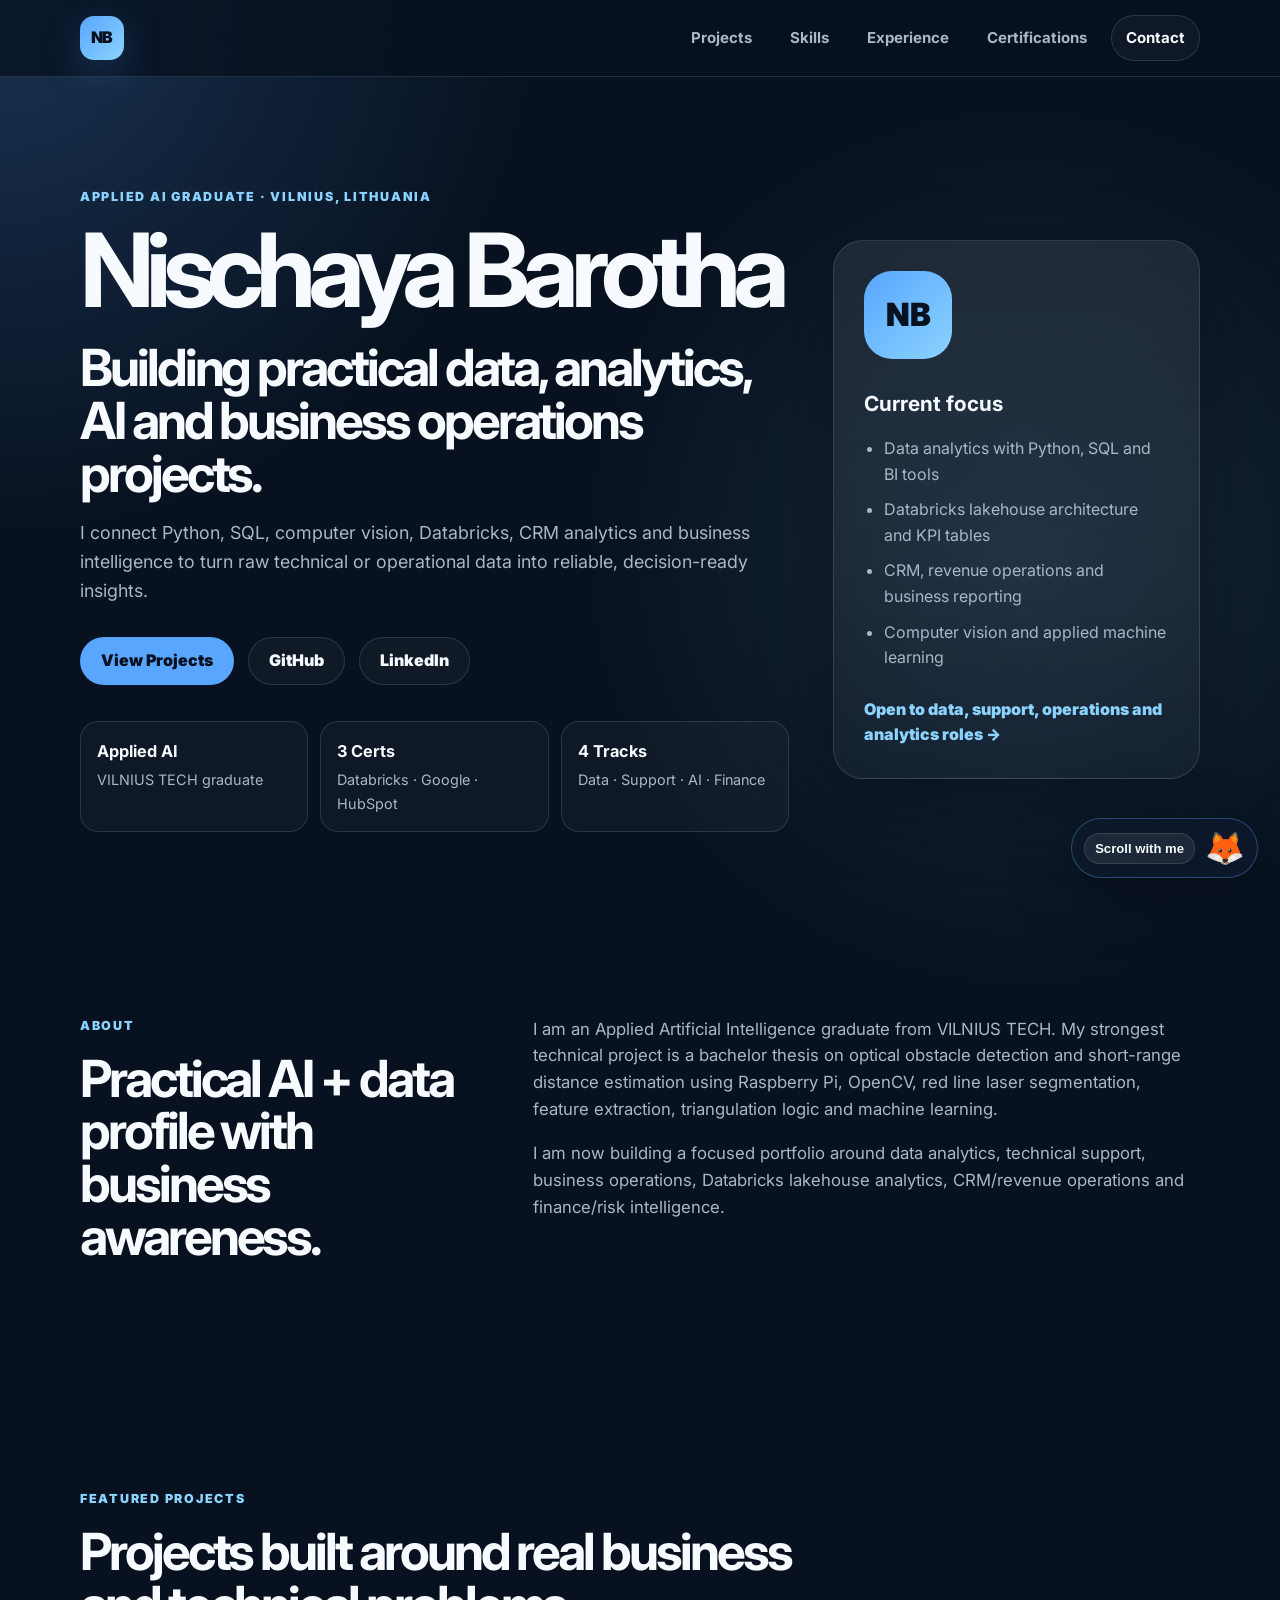
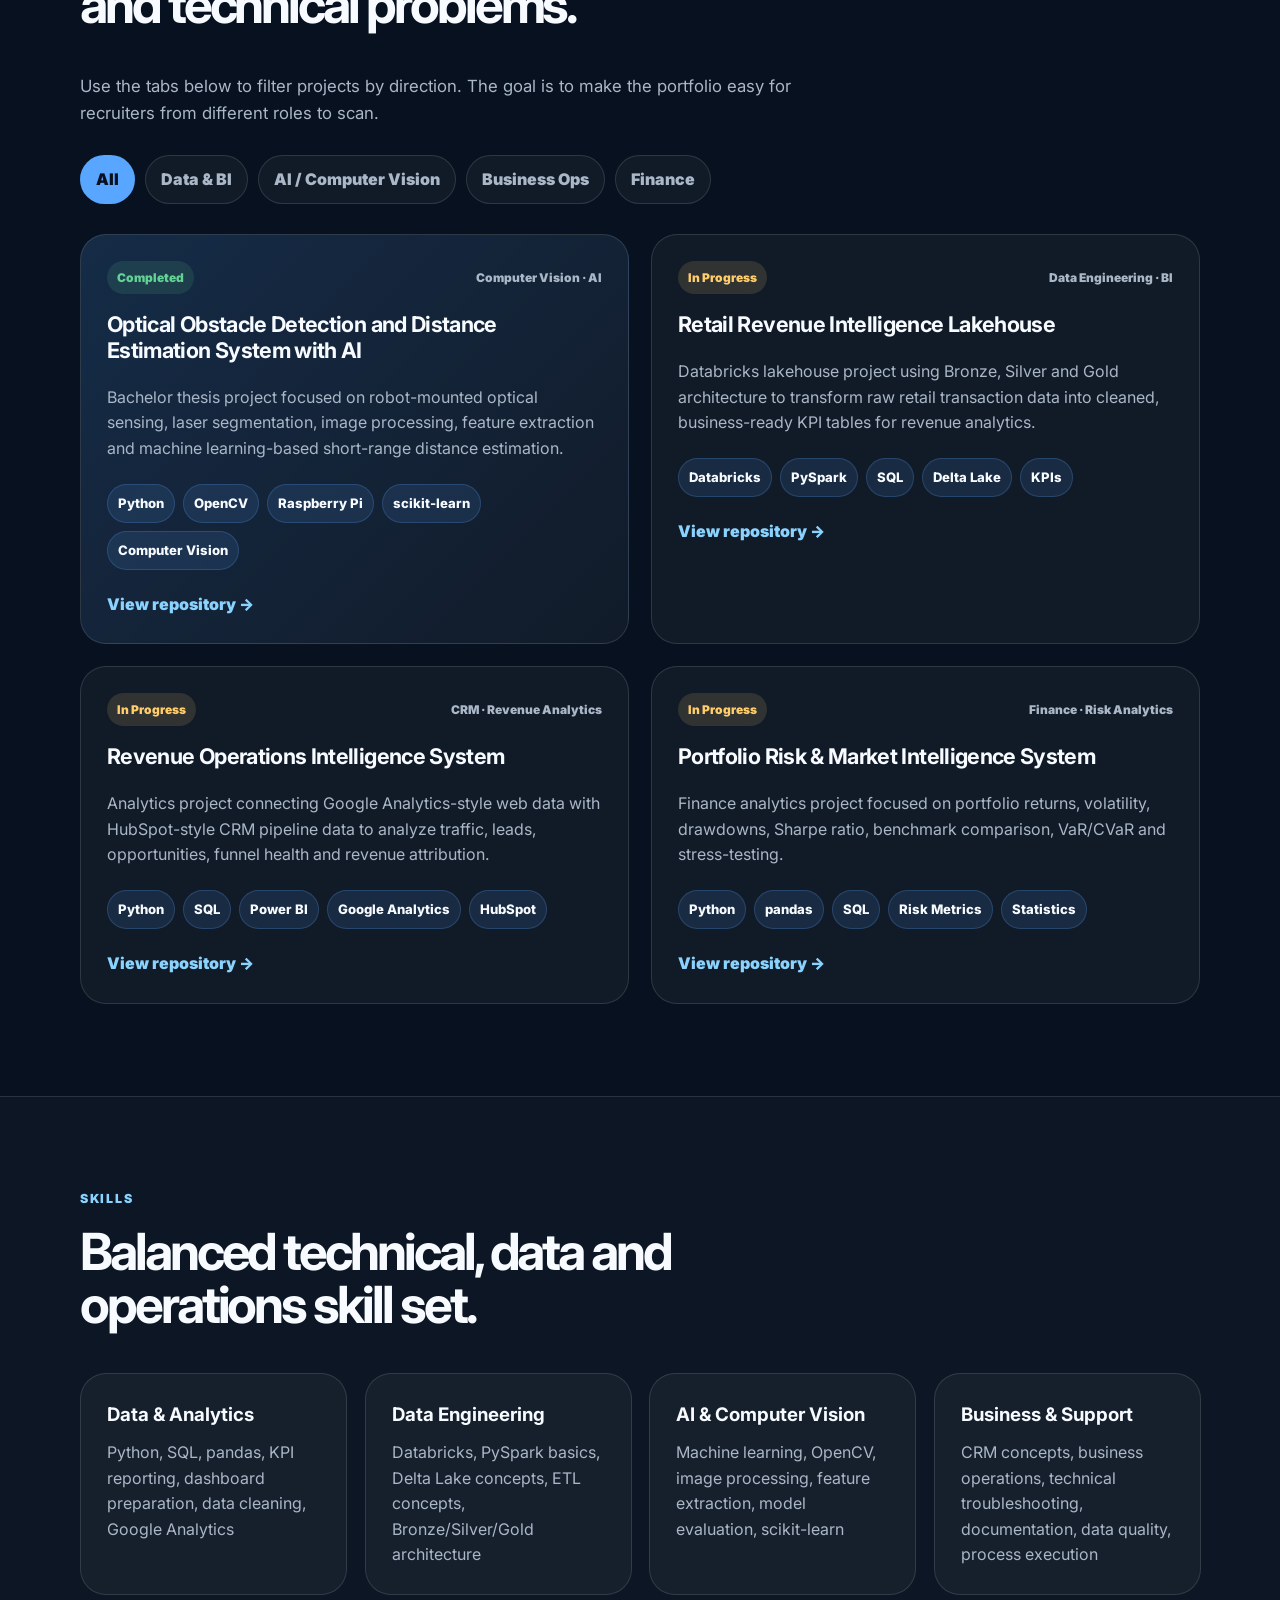
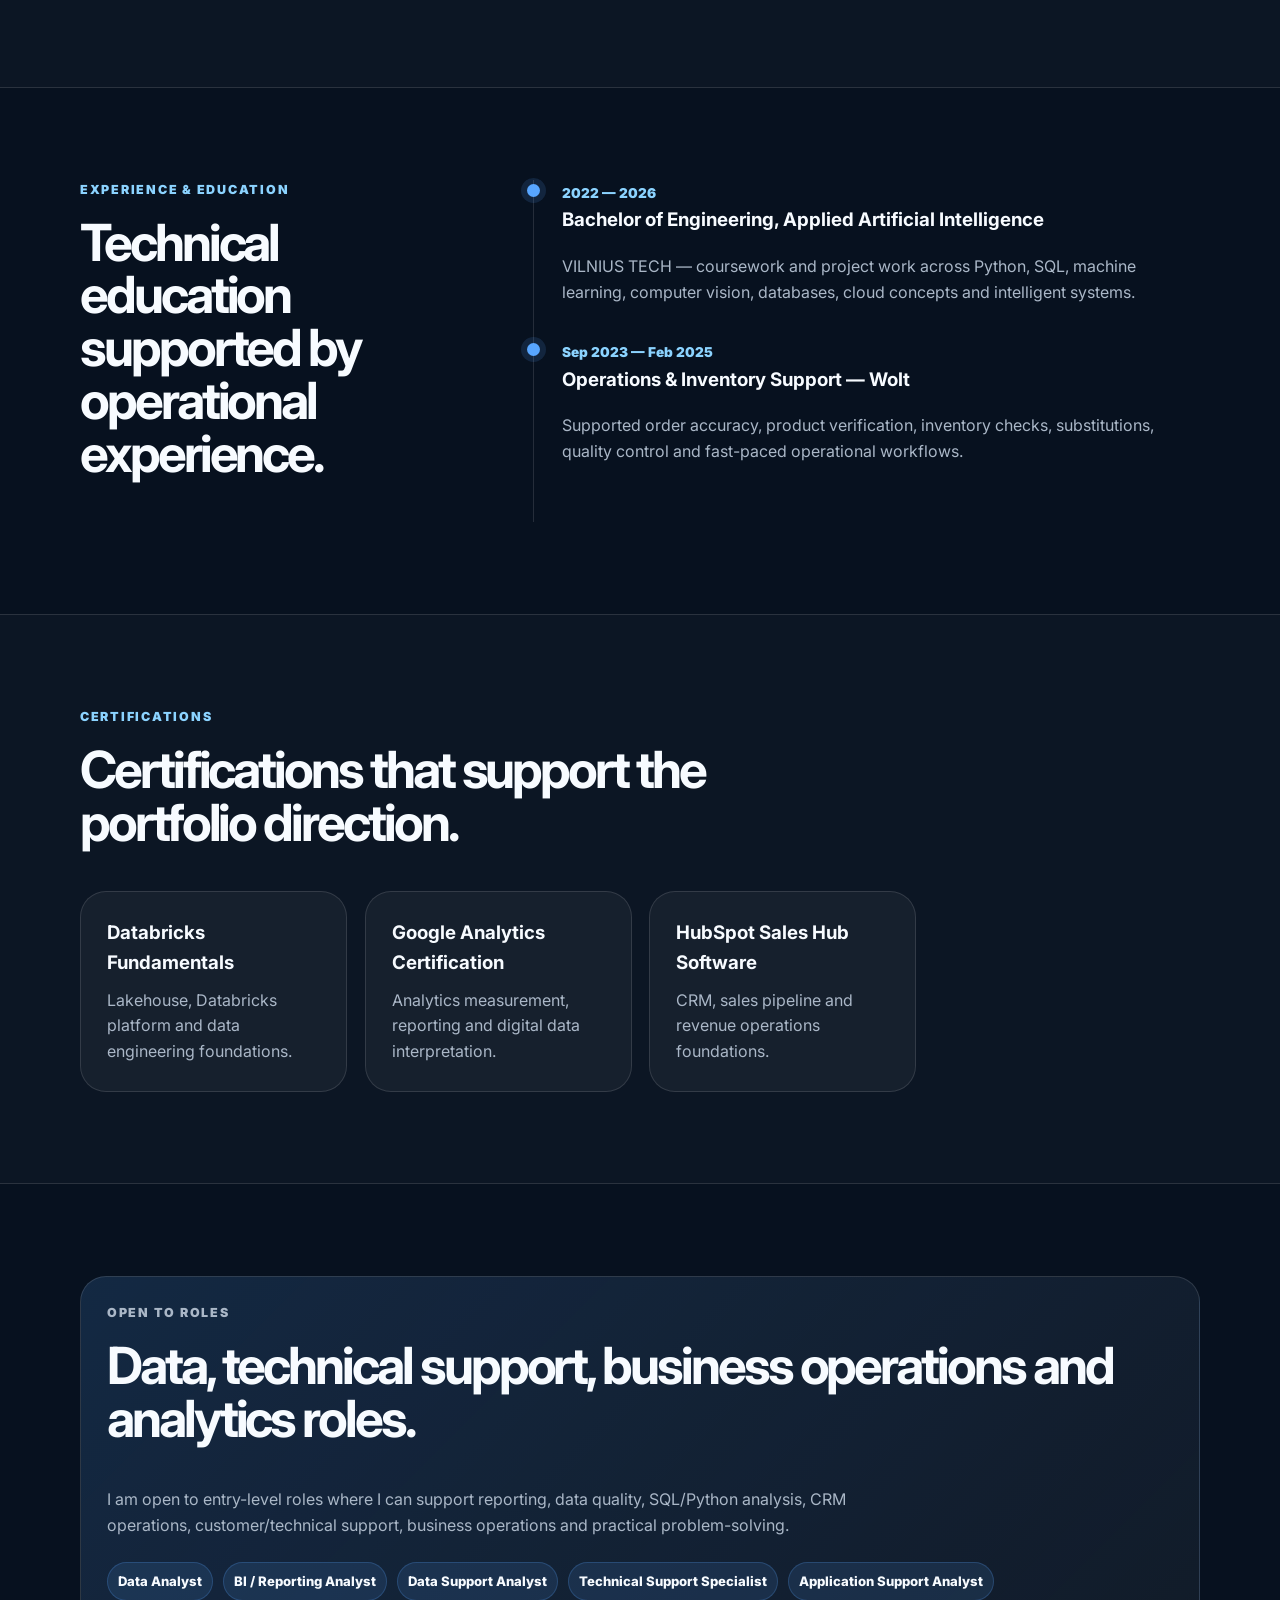
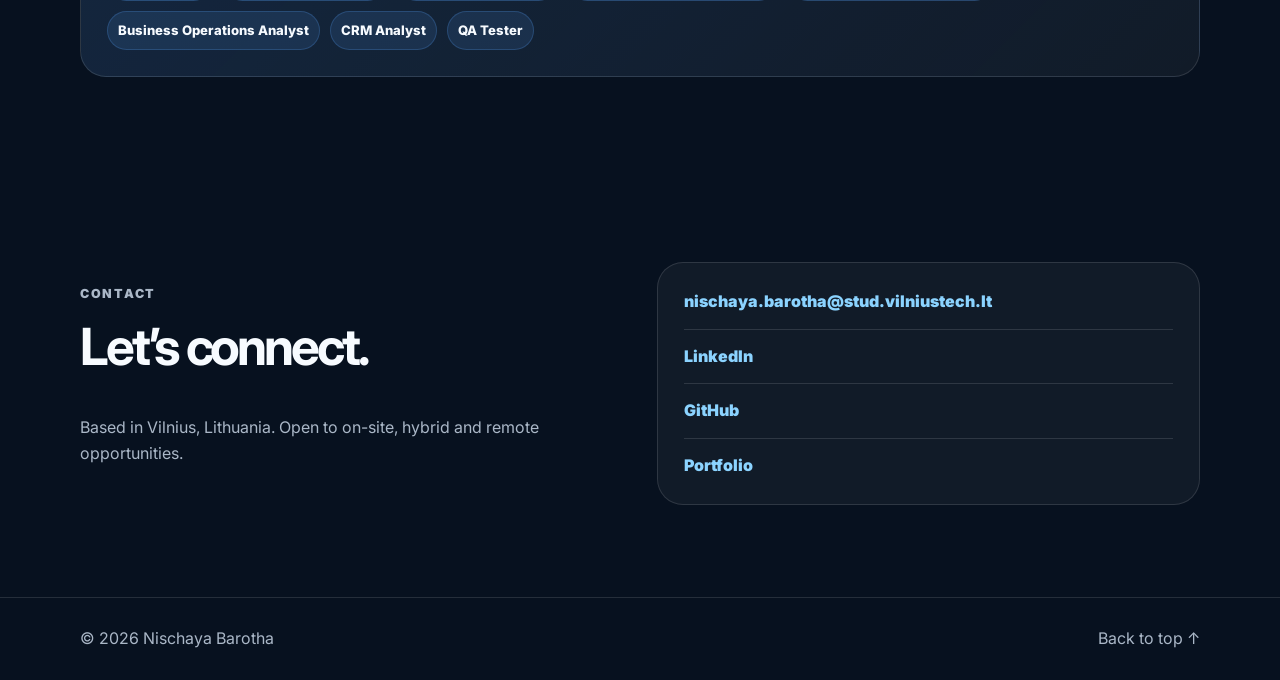
==== commit 26c4b1e2: "Add files via upload" ====
--- a/index.html
+++ b/index.html
@@ -8,28 +8,30 @@
   <title>Nischaya Barotha | Applied AI, Data Analytics & Business Operations</title>
   <link rel="preconnect" href="https://fonts.googleapis.com">
   <link rel="preconnect" href="https://fonts.gstatic.com" crossorigin>
-  <link href="https://fonts.googleapis.com/css2?family=Inter:wght@400;500;600;700;800&display=swap" rel="stylesheet">
+  <link href="https://fonts.googleapis.com/css2?family=Inter:wght@400;500;600;700;800;900&display=swap" rel="stylesheet">
   <link rel="stylesheet" href="styles.css" />
 </head>
 <body>
+  <div class="cursor-glow" aria-hidden="true"></div>
+
   <header class="site-header">
     <nav class="nav container" aria-label="Primary navigation">
-      <a class="brand" href="#top">NB</a>
+      <a class="brand magnetic" href="#top">NB</a>
       <button class="nav-toggle" aria-label="Open navigation" aria-expanded="false">
         <span></span><span></span><span></span>
       </button>
       <div class="nav-links">
-        <a href="#projects">Projects</a>
-        <a href="#skills">Skills</a>
-        <a href="#experience">Experience</a>
-        <a href="#certifications">Certifications</a>
-        <a href="#contact" class="nav-cta">Contact</a>
+        <a class="nav-pill" href="#projects">Projects</a>
+        <a class="nav-pill" href="#skills">Skills</a>
+        <a class="nav-pill" href="#experience">Experience</a>
+        <a class="nav-pill" href="#certifications">Certifications</a>
+        <a class="nav-pill nav-cta" href="#contact">Contact</a>
       </div>
     </nav>
   </header>
 
   <main id="top">
-    <section class="hero section">
+    <section class="hero section reveal">
       <div class="container hero-grid">
         <div class="hero-content">
           <p class="eyebrow">Applied AI Graduate · Vilnius, Lithuania</p>
@@ -40,18 +42,27 @@
             to turn raw technical or operational data into reliable, decision-ready insights.
           </p>
           <div class="hero-actions">
-            <a class="button primary" href="#projects">View Projects</a>
-            <a class="button secondary" href="https://github.com/Nischaya2004" target="_blank" rel="noopener">GitHub</a>
-            <a class="button secondary" href="https://www.linkedin.com/in/nischaya-barotha-68152528b/" target="_blank" rel="noopener">LinkedIn</a>
+            <a class="button primary pop-button" href="#projects">View Projects</a>
+            <a class="button secondary pop-button" href="https://github.com/Nischaya2004" target="_blank" rel="noopener">GitHub</a>
+            <a class="button secondary pop-button" href="https://www.linkedin.com/in/nischaya-barotha-68152528b/" target="_blank" rel="noopener">LinkedIn</a>
           </div>
           <div class="quick-proof" aria-label="Portfolio highlights">
-            <div><strong>Applied AI</strong><span>VILNIUS TECH graduate</span></div>
-            <div><strong>3 Certs</strong><span>Databricks · Google · HubSpot</span></div>
-            <div><strong>4 Tracks</strong><span>Data · Support · AI · Finance</span></div>
-          </div>
-        </div>
-
-        <aside class="hero-card" aria-label="Profile summary">
+            <div class="tilt-card">
+              <strong>Applied AI</strong>
+              <span>VILNIUS TECH graduate</span>
+            </div>
+            <div class="tilt-card">
+              <strong>3 Certs</strong>
+              <span>Databricks · Google · HubSpot</span>
+            </div>
+            <div class="tilt-card">
+              <strong>4 Tracks</strong>
+              <span>Data · Support · AI · Finance</span>
+            </div>
+          </div>
+        </div>
+
+        <aside class="hero-card tilt-card reveal" aria-label="Profile summary">
           <div class="profile-mark">NB</div>
           <h3>Current focus</h3>
           <ul>
@@ -65,109 +76,212 @@
       </div>
     </section>
 
-    <section class="section intro-section">
+    <section class="section intro-section reveal">
       <div class="container two-column">
         <div>
           <p class="eyebrow">About</p>
           <h2>Practical AI + data profile with business awareness.</h2>
         </div>
         <div class="rich-text">
-          <p>I am an Applied Artificial Intelligence graduate from VILNIUS TECH. My strongest technical project is a bachelor thesis on optical obstacle detection and short-range distance estimation using Raspberry Pi, OpenCV, red line laser segmentation, feature extraction, triangulation logic and machine learning.</p>
-          <p>I am now building a focused portfolio around data analytics, technical support, business operations, Databricks lakehouse analytics, CRM/revenue operations and finance/risk intelligence.</p>
-        </div>
-      </div>
-    </section>
-
-    <section id="projects" class="section">
+          <p>
+            I am an Applied Artificial Intelligence graduate from VILNIUS TECH. My strongest technical
+            project is a bachelor thesis on optical obstacle detection and short-range distance estimation
+            using Raspberry Pi, OpenCV, red line laser segmentation, feature extraction, triangulation logic
+            and machine learning.
+          </p>
+          <p>
+            I am now building a focused portfolio around data analytics, technical support, business
+            operations, Databricks lakehouse analytics, CRM/revenue operations and finance/risk intelligence.
+          </p>
+        </div>
+      </div>
+    </section>
+
+    <section id="projects" class="section reveal">
       <div class="container">
         <div class="section-heading">
           <p class="eyebrow">Featured projects</p>
           <h2>Projects built around real business and technical problems.</h2>
-          <p>Each project is designed to show a clear problem, tools used, technical implementation and decision-making value.</p>
+          <p>Use the tabs below to filter projects by direction. The goal is to make the portfolio easy for recruiters from different roles to scan.</p>
+        </div>
+
+        <div class="project-tabs" role="tablist" aria-label="Project filters">
+          <button class="tab-button active" data-filter="all" type="button">All</button>
+          <button class="tab-button" data-filter="data" type="button">Data & BI</button>
+          <button class="tab-button" data-filter="ai" type="button">AI / Computer Vision</button>
+          <button class="tab-button" data-filter="business" type="button">Business Ops</button>
+          <button class="tab-button" data-filter="finance" type="button">Finance</button>
         </div>
 
         <div class="project-grid">
-          <article class="project-card featured">
-            <div class="project-top"><span class="status completed">Completed</span><span class="project-type">Computer Vision · AI</span></div>
+          <article class="project-card featured tilt-card reveal project-item" data-category="ai">
+            <div class="project-top">
+              <span class="status completed">Completed</span>
+              <span class="project-type">Computer Vision · AI</span>
+            </div>
             <h3>Optical Obstacle Detection and Distance Estimation System with AI</h3>
-            <p>Bachelor thesis project focused on robot-mounted optical sensing, laser segmentation, image processing, feature extraction and machine learning-based short-range distance estimation.</p>
-            <div class="tag-list"><span>Python</span><span>OpenCV</span><span>Raspberry Pi</span><span>scikit-learn</span><span>Computer Vision</span></div>
+            <p>
+              Bachelor thesis project focused on robot-mounted optical sensing, laser segmentation,
+              image processing, feature extraction and machine learning-based short-range distance estimation.
+            </p>
+            <div class="tag-list">
+              <span>Python</span><span>OpenCV</span><span>Raspberry Pi</span><span>scikit-learn</span><span>Computer Vision</span>
+            </div>
             <a href="https://github.com/Nischaya2004/ai-obstacle-detection-distance-estimation" target="_blank" rel="noopener" class="project-link">View repository →</a>
           </article>
 
-          <article class="project-card">
-            <div class="project-top"><span class="status progress">In Progress</span><span class="project-type">Data Engineering · BI</span></div>
+          <article class="project-card tilt-card reveal project-item" data-category="data">
+            <div class="project-top">
+              <span class="status progress">In Progress</span>
+              <span class="project-type">Data Engineering · BI</span>
+            </div>
             <h3>Retail Revenue Intelligence Lakehouse</h3>
-            <p>Databricks lakehouse project using Bronze, Silver and Gold architecture to transform raw retail transaction data into cleaned, business-ready KPI tables for revenue analytics.</p>
-            <div class="tag-list"><span>Databricks</span><span>PySpark</span><span>SQL</span><span>Delta Lake</span><span>KPIs</span></div>
+            <p>
+              Databricks lakehouse project using Bronze, Silver and Gold architecture to transform raw
+              retail transaction data into cleaned, business-ready KPI tables for revenue analytics.
+            </p>
+            <div class="tag-list">
+              <span>Databricks</span><span>PySpark</span><span>SQL</span><span>Delta Lake</span><span>KPIs</span>
+            </div>
             <a href="https://github.com/Nischaya2004/retail-revenue-intelligence-lakehouse" target="_blank" rel="noopener" class="project-link">View repository →</a>
           </article>
 
-          <article class="project-card">
-            <div class="project-top"><span class="status progress">In Progress</span><span class="project-type">CRM · Revenue Analytics</span></div>
+          <article class="project-card tilt-card reveal project-item" data-category="business data">
+            <div class="project-top">
+              <span class="status progress">In Progress</span>
+              <span class="project-type">CRM · Revenue Analytics</span>
+            </div>
             <h3>Revenue Operations Intelligence System</h3>
-            <p>Analytics project connecting Google Analytics-style web data with HubSpot-style CRM pipeline data to analyze traffic, leads, opportunities, funnel health and revenue attribution.</p>
-            <div class="tag-list"><span>Python</span><span>SQL</span><span>Power BI</span><span>Google Analytics</span><span>HubSpot</span></div>
+            <p>
+              Analytics project connecting Google Analytics-style web data with HubSpot-style CRM pipeline
+              data to analyze traffic, leads, opportunities, funnel health and revenue attribution.
+            </p>
+            <div class="tag-list">
+              <span>Python</span><span>SQL</span><span>Power BI</span><span>Google Analytics</span><span>HubSpot</span>
+            </div>
             <a href="https://github.com/Nischaya2004/revenue-operations-intelligence-system" target="_blank" rel="noopener" class="project-link">View repository →</a>
           </article>
 
-          <article class="project-card">
-            <div class="project-top"><span class="status progress">In Progress</span><span class="project-type">Finance · Risk Analytics</span></div>
+          <article class="project-card tilt-card reveal project-item" data-category="finance data">
+            <div class="project-top">
+              <span class="status progress">In Progress</span>
+              <span class="project-type">Finance · Risk Analytics</span>
+            </div>
             <h3>Portfolio Risk & Market Intelligence System</h3>
-            <p>Finance analytics project focused on portfolio returns, volatility, drawdowns, Sharpe ratio, benchmark comparison, VaR/CVaR and stress-testing.</p>
-            <div class="tag-list"><span>Python</span><span>pandas</span><span>SQL</span><span>Risk Metrics</span><span>Statistics</span></div>
+            <p>
+              Finance analytics project focused on portfolio returns, volatility, drawdowns, Sharpe ratio,
+              benchmark comparison, VaR/CVaR and stress-testing.
+            </p>
+            <div class="tag-list">
+              <span>Python</span><span>pandas</span><span>SQL</span><span>Risk Metrics</span><span>Statistics</span>
+            </div>
             <a href="https://github.com/Nischaya2004/portfolio-risk-market-intelligence" target="_blank" rel="noopener" class="project-link">View repository →</a>
           </article>
         </div>
       </div>
     </section>
 
-    <section id="skills" class="section muted">
+    <section id="skills" class="section muted reveal">
       <div class="container">
-        <div class="section-heading"><p class="eyebrow">Skills</p><h2>Balanced technical, data and operations skill set.</h2></div>
+        <div class="section-heading">
+          <p class="eyebrow">Skills</p>
+          <h2>Balanced technical, data and operations skill set.</h2>
+        </div>
+
         <div class="skills-grid">
-          <div class="skill-card"><h3>Data & Analytics</h3><p>Python, SQL, pandas, KPI reporting, dashboard preparation, data cleaning, Google Analytics</p></div>
-          <div class="skill-card"><h3>Data Engineering</h3><p>Databricks, PySpark basics, Delta Lake concepts, ETL concepts, Bronze/Silver/Gold architecture</p></div>
-          <div class="skill-card"><h3>AI & Computer Vision</h3><p>Machine learning, OpenCV, image processing, feature extraction, model evaluation, scikit-learn</p></div>
-          <div class="skill-card"><h3>Business & Support</h3><p>CRM concepts, business operations, technical troubleshooting, documentation, data quality, process execution</p></div>
-        </div>
-      </div>
-    </section>
-
-    <section id="experience" class="section">
+          <div class="skill-card tilt-card">
+            <h3>Data & Analytics</h3>
+            <p>Python, SQL, pandas, KPI reporting, dashboard preparation, data cleaning, Google Analytics</p>
+          </div>
+          <div class="skill-card tilt-card">
+            <h3>Data Engineering</h3>
+            <p>Databricks, PySpark basics, Delta Lake concepts, ETL concepts, Bronze/Silver/Gold architecture</p>
+          </div>
+          <div class="skill-card tilt-card">
+            <h3>AI & Computer Vision</h3>
+            <p>Machine learning, OpenCV, image processing, feature extraction, model evaluation, scikit-learn</p>
+          </div>
+          <div class="skill-card tilt-card">
+            <h3>Business & Support</h3>
+            <p>CRM concepts, business operations, technical troubleshooting, documentation, data quality, process execution</p>
+          </div>
+        </div>
+      </div>
+    </section>
+
+    <section id="experience" class="section reveal">
       <div class="container two-column">
-        <div><p class="eyebrow">Experience & education</p><h2>Technical education supported by operational experience.</h2></div>
+        <div>
+          <p class="eyebrow">Experience & education</p>
+          <h2>Technical education supported by operational experience.</h2>
+        </div>
         <div class="timeline">
-          <div class="timeline-item"><span>2022 — 2026</span><h3>Bachelor of Engineering, Applied Artificial Intelligence</h3><p>VILNIUS TECH — coursework and project work across Python, SQL, machine learning, computer vision, databases, cloud concepts and intelligent systems.</p></div>
-          <div class="timeline-item"><span>Sep 2023 — Feb 2025</span><h3>Operations & Inventory Support — Wolt</h3><p>Supported order accuracy, product verification, inventory checks, substitutions, quality control and fast-paced operational workflows.</p></div>
-        </div>
-      </div>
-    </section>
-
-    <section id="certifications" class="section muted">
+          <div class="timeline-item">
+            <span>2022 — 2026</span>
+            <h3>Bachelor of Engineering, Applied Artificial Intelligence</h3>
+            <p>VILNIUS TECH — coursework and project work across Python, SQL, machine learning, computer vision, databases, cloud concepts and intelligent systems.</p>
+          </div>
+          <div class="timeline-item">
+            <span>Sep 2023 — Feb 2025</span>
+            <h3>Operations & Inventory Support — Wolt</h3>
+            <p>Supported order accuracy, product verification, inventory checks, substitutions, quality control and fast-paced operational workflows.</p>
+          </div>
+        </div>
+      </div>
+    </section>
+
+    <section id="certifications" class="section muted reveal">
       <div class="container">
-        <div class="section-heading"><p class="eyebrow">Certifications</p><h2>Certifications that support the portfolio direction.</h2></div>
+        <div class="section-heading">
+          <p class="eyebrow">Certifications</p>
+          <h2>Certifications that support the portfolio direction.</h2>
+        </div>
         <div class="cert-grid">
-          <div class="cert-card"><h3>Databricks Fundamentals</h3><p>Lakehouse, Databricks platform and data engineering foundations.</p></div>
-          <div class="cert-card"><h3>Google Analytics Certification</h3><p>Analytics measurement, reporting and digital data interpretation.</p></div>
-          <div class="cert-card"><h3>HubSpot Sales Hub Software</h3><p>CRM, sales pipeline and revenue operations foundations.</p></div>
-        </div>
-      </div>
-    </section>
-
-    <section class="section role-section">
-      <div class="container role-card">
+          <div class="cert-card tilt-card">
+            <h3>Databricks Fundamentals</h3>
+            <p>Lakehouse, Databricks platform and data engineering foundations.</p>
+          </div>
+          <div class="cert-card tilt-card">
+            <h3>Google Analytics Certification</h3>
+            <p>Analytics measurement, reporting and digital data interpretation.</p>
+          </div>
+          <div class="cert-card tilt-card">
+            <h3>HubSpot Sales Hub Software</h3>
+            <p>CRM, sales pipeline and revenue operations foundations.</p>
+          </div>
+        </div>
+      </div>
+    </section>
+
+    <section class="section role-section reveal">
+      <div class="container role-card tilt-card">
         <p class="eyebrow">Open to roles</p>
         <h2>Data, technical support, business operations and analytics roles.</h2>
-        <p>I am open to entry-level roles where I can support reporting, data quality, SQL/Python analysis, CRM operations, customer/technical support, business operations and practical problem-solving.</p>
-        <div class="role-list"><span>Data Analyst</span><span>BI / Reporting Analyst</span><span>Data Support Analyst</span><span>Technical Support Specialist</span><span>Application Support Analyst</span><span>Business Operations Analyst</span><span>CRM Analyst</span><span>QA Tester</span></div>
-      </div>
-    </section>
-
-    <section id="contact" class="section contact-section">
+        <p>
+          I am open to entry-level roles where I can support reporting, data quality, SQL/Python analysis,
+          CRM operations, customer/technical support, business operations and practical problem-solving.
+        </p>
+        <div class="role-list">
+          <span>Data Analyst</span>
+          <span>BI / Reporting Analyst</span>
+          <span>Data Support Analyst</span>
+          <span>Technical Support Specialist</span>
+          <span>Application Support Analyst</span>
+          <span>Business Operations Analyst</span>
+          <span>CRM Analyst</span>
+          <span>QA Tester</span>
+        </div>
+      </div>
+    </section>
+
+    <section id="contact" class="section contact-section reveal">
       <div class="container contact-grid">
-        <div><p class="eyebrow">Contact</p><h2>Let’s connect.</h2><p>Based in Vilnius, Lithuania. Open to on-site, hybrid and remote opportunities.</p></div>
-        <div class="contact-card">
+        <div>
+          <p class="eyebrow">Contact</p>
+          <h2>Let’s connect.</h2>
+          <p>Based in Vilnius, Lithuania. Open to on-site, hybrid and remote opportunities.</p>
+        </div>
+        <div class="contact-card tilt-card">
           <a href="mailto:nischaya.barotha@stud.vilniustech.lt">nischaya.barotha@stud.vilniustech.lt</a>
           <a href="https://www.linkedin.com/in/nischaya-barotha-68152528b/" target="_blank" rel="noopener">LinkedIn</a>
           <a href="https://github.com/Nischaya2004" target="_blank" rel="noopener">GitHub</a>
@@ -177,7 +291,18 @@
     </section>
   </main>
 
-  <footer class="footer"><div class="container footer-inner"><span>© <span id="year"></span> Nischaya Barotha</span><a href="#top">Back to top ↑</a></div></footer>
+  <button class="mascot" type="button" aria-label="Portfolio helper mascot">
+    <span class="mascot-bubble">Scroll with me</span>
+    <span class="mascot-animal" aria-hidden="true">🦊</span>
+  </button>
+
+  <footer class="footer">
+    <div class="container footer-inner">
+      <span>© <span id="year"></span> Nischaya Barotha</span>
+      <a href="#top">Back to top ↑</a>
+    </div>
+  </footer>
+
   <script src="script.js"></script>
 </body>
 </html>
--- a/styles.css
+++ b/styles.css
@@ -1,2 +1,668 @@
-:root { --bg:#07111f; --card:#111f33; --text:#f7fbff; --muted:#aab7c7; --line:rgba(255,255,255,.12); --accent:#58a6ff; --accent-2:#8bd3ff; --green:#62d394; --amber:#ffce6a; --shadow:0 24px 80px rgba(0,0,0,.28); }
-*{box-sizing:border-box} html{scroll-behavior:smooth} body{margin:0;font-family:"Inter",system-ui,-apple-system,BlinkMacSystemFont,"Segoe UI",sans-serif;background:radial-gradient(circle at top left,rgba(88,166,255,.22),transparent 34rem),radial-gradient(circle at 80% 10%,rgba(139,211,255,.12),transparent 28rem),var(--bg);color:var(--text);line-height:1.6} a{color:inherit;text-decoration:none}.container{width:min(1120px,calc(100% - 40px));margin:0 auto}.site-header{position:sticky;top:0;z-index:50;background:rgba(7,17,31,.78);backdrop-filter:blur(18px);border-bottom:1px solid var(--line)}.nav{height:76px;display:flex;align-items:center;justify-content:space-between}.brand{width:44px;height:44px;border-radius:14px;display:grid;place-items:center;background:linear-gradient(135deg,var(--accent),var(--accent-2));color:#06101d;font-weight:800;letter-spacing:-.04em}.nav-links{display:flex;align-items:center;gap:26px;color:var(--muted);font-weight:600;font-size:.94rem}.nav-links a:hover{color:var(--text)}.nav-cta{color:var(--text)!important;border:1px solid var(--line);padding:10px 14px;border-radius:999px}.nav-toggle{display:none;background:transparent;border:0;padding:8px}.nav-toggle span{display:block;width:24px;height:2px;background:var(--text);margin:5px 0}.section{padding:92px 0}.hero{padding-top:110px}.hero-grid{display:grid;grid-template-columns:minmax(0,1.45fr) minmax(320px,.75fr);gap:44px;align-items:center}.eyebrow{color:var(--accent-2);font-size:.78rem;text-transform:uppercase;letter-spacing:.14em;font-weight:800;margin:0 0 16px}h1,h2,h3,p{margin-top:0}h1{font-size:clamp(3.2rem,8vw,6.6rem);line-height:.92;letter-spacing:-.08em;margin-bottom:24px}.hero h2{font-size:clamp(1.7rem,3vw,3rem);line-height:1.06;letter-spacing:-.055em;max-width:850px;margin-bottom:20px}.hero-text{font-size:1.12rem;color:var(--muted);max-width:760px}.hero-actions{display:flex;flex-wrap:wrap;gap:14px;margin:32px 0}.button{display:inline-flex;justify-content:center;align-items:center;min-height:48px;padding:0 20px;border-radius:999px;font-weight:800;border:1px solid var(--line)}.button.primary{background:var(--accent);color:#07111f;border-color:transparent}.button.secondary{color:var(--text);background:rgba(255,255,255,.04)}.quick-proof{display:grid;grid-template-columns:repeat(3,minmax(0,1fr));gap:12px;margin-top:36px;max-width:780px}.quick-proof div{border:1px solid var(--line);background:rgba(255,255,255,.035);border-radius:18px;padding:16px}.quick-proof strong{display:block;font-size:1.02rem}.quick-proof span{display:block;color:var(--muted);font-size:.9rem;margin-top:4px}.hero-card{background:linear-gradient(180deg,rgba(255,255,255,.08),rgba(255,255,255,.03));border:1px solid var(--line);border-radius:30px;padding:30px;box-shadow:var(--shadow)}.profile-mark{width:88px;height:88px;border-radius:28px;display:grid;place-items:center;background:linear-gradient(135deg,var(--accent),var(--accent-2));color:#07111f;font-size:2rem;font-weight:900;margin-bottom:28px}.hero-card h3{font-size:1.3rem;margin-bottom:14px}.hero-card ul{padding-left:20px;color:var(--muted);margin-bottom:26px}.hero-card li{margin:10px 0}.card-link,.project-link{color:var(--accent-2);font-weight:800}.two-column{display:grid;grid-template-columns:.75fr 1.25fr;gap:52px}.section h2{font-size:clamp(2rem,4vw,3.4rem);line-height:1.03;letter-spacing:-.06em}.rich-text p{color:var(--muted);font-size:1.05rem}.section-heading{max-width:760px;margin-bottom:38px}.section-heading p:not(.eyebrow){color:var(--muted);font-size:1.05rem}.project-grid{display:grid;grid-template-columns:repeat(2,minmax(0,1fr));gap:22px}.project-card,.skill-card,.cert-card,.role-card,.contact-card{border:1px solid var(--line);background:rgba(255,255,255,.045);border-radius:26px;padding:26px}.project-card.featured{background:linear-gradient(135deg,rgba(88,166,255,.18),rgba(255,255,255,.045))}.project-top{display:flex;justify-content:space-between;gap:16px;align-items:center;margin-bottom:18px}.status,.project-type{font-size:.75rem;font-weight:800}.status{padding:7px 10px;border-radius:999px}.status.completed{background:rgba(98,211,148,.12);color:var(--green)}.status.progress{background:rgba(255,206,106,.13);color:var(--amber)}.project-type{color:var(--muted)}.project-card h3{font-size:1.35rem;line-height:1.18;letter-spacing:-.03em}.project-card p{color:var(--muted)}.tag-list{display:flex;flex-wrap:wrap;gap:8px;margin:22px 0}.tag-list span,.role-list span{color:var(--text);background:rgba(88,166,255,.12);border:1px solid rgba(88,166,255,.22);padding:8px 10px;border-radius:999px;font-size:.82rem;font-weight:700}.muted{background:rgba(255,255,255,.025);border-top:1px solid var(--line);border-bottom:1px solid var(--line)}.skills-grid,.cert-grid{display:grid;grid-template-columns:repeat(4,minmax(0,1fr));gap:18px}.skill-card h3,.cert-card h3{margin-bottom:10px}.skill-card p,.cert-card p{color:var(--muted);margin-bottom:0}.timeline{border-left:1px solid var(--line);padding-left:28px}.timeline-item{position:relative;margin-bottom:34px}.timeline-item::before{content:"";position:absolute;left:-35px;top:4px;width:13px;height:13px;border-radius:50%;background:var(--accent);box-shadow:0 0 0 6px rgba(88,166,255,.14)}.timeline-item span{color:var(--accent-2);font-weight:800;font-size:.85rem}.timeline-item p{color:var(--muted)}.role-card{background:linear-gradient(135deg,rgba(88,166,255,.16),rgba(255,255,255,.045))}.role-card p{color:var(--muted);max-width:820px}.role-list{display:flex;flex-wrap:wrap;gap:10px;margin-top:24px}.contact-grid{display:grid;grid-template-columns:1fr 1fr;gap:34px;align-items:center}.contact-grid p{color:var(--muted)}.contact-card{display:grid;gap:14px}.contact-card a{color:var(--accent-2);font-weight:800;padding-bottom:14px;border-bottom:1px solid var(--line)}.contact-card a:last-child{border-bottom:0;padding-bottom:0}.footer{border-top:1px solid var(--line);padding:28px 0;color:var(--muted)}.footer-inner{display:flex;justify-content:space-between;gap:16px}@media(max-width:920px){.hero-grid,.two-column,.contact-grid{grid-template-columns:1fr}.project-grid,.skills-grid,.cert-grid{grid-template-columns:1fr}.quick-proof{grid-template-columns:1fr}.nav-toggle{display:block}.nav-links{position:absolute;left:20px;right:20px;top:82px;padding:18px;border:1px solid var(--line);background:rgba(13,26,44,.98);border-radius:20px;display:none;flex-direction:column;align-items:flex-start}.nav-links.open{display:flex}.section{padding:72px 0}.hero{padding-top:86px}}@media(max-width:520px){.container{width:min(100% - 28px,1120px)}h1{font-size:3.2rem}.hero-actions{flex-direction:column}.button{width:100%}.project-top{align-items:flex-start;flex-direction:column}.footer-inner{flex-direction:column}}
+:root {
+  --bg: #07111f;
+  --bg-soft: #0d1a2c;
+  --card: #111f33;
+  --card-2: #13243a;
+  --text: #f7fbff;
+  --muted: #aab7c7;
+  --line: rgba(255,255,255,0.12);
+  --accent: #58a6ff;
+  --accent-2: #8bd3ff;
+  --green: #62d394;
+  --amber: #ffce6a;
+  --shadow: 0 24px 80px rgba(0,0,0,0.28);
+}
+
+* { box-sizing: border-box; }
+
+html { scroll-behavior: smooth; }
+
+body {
+  margin: 0;
+  font-family: "Inter", system-ui, -apple-system, BlinkMacSystemFont, "Segoe UI", sans-serif;
+  background:
+    radial-gradient(circle at top left, rgba(88,166,255,0.22), transparent 34rem),
+    radial-gradient(circle at 80% 10%, rgba(139,211,255,0.12), transparent 28rem),
+    var(--bg);
+  color: var(--text);
+  line-height: 1.6;
+  overflow-x: hidden;
+}
+
+a { color: inherit; text-decoration: none; }
+
+.container {
+  width: min(1120px, calc(100% - 40px));
+  margin: 0 auto;
+}
+
+.cursor-glow {
+  position: fixed;
+  width: 260px;
+  height: 260px;
+  border-radius: 999px;
+  pointer-events: none;
+  background: radial-gradient(circle, rgba(88,166,255,0.16), transparent 64%);
+  transform: translate(-50%, -50%);
+  z-index: 0;
+  opacity: 0;
+  transition: opacity 0.25s ease;
+}
+
+.site-header {
+  position: sticky;
+  top: 0;
+  z-index: 50;
+  background: rgba(7,17,31,0.78);
+  backdrop-filter: blur(18px);
+  border-bottom: 1px solid var(--line);
+}
+
+.nav {
+  height: 76px;
+  display: flex;
+  align-items: center;
+  justify-content: space-between;
+}
+
+.brand {
+  width: 44px;
+  height: 44px;
+  border-radius: 14px;
+  display: grid;
+  place-items: center;
+  background: linear-gradient(135deg, var(--accent), var(--accent-2));
+  color: #06101d;
+  font-weight: 900;
+  letter-spacing: -0.04em;
+  box-shadow: 0 12px 38px rgba(88,166,255,0.22);
+  transition: transform 0.25s ease, box-shadow 0.25s ease;
+}
+
+.brand:hover {
+  transform: translateY(-3px) scale(1.08) rotate(-4deg);
+  box-shadow: 0 18px 48px rgba(88,166,255,0.32);
+}
+
+.nav-links {
+  display: flex;
+  align-items: center;
+  gap: 10px;
+  color: var(--muted);
+  font-weight: 700;
+  font-size: 0.94rem;
+}
+
+.nav-pill {
+  position: relative;
+  padding: 10px 14px;
+  border-radius: 999px;
+  transition: transform 0.22s ease, color 0.22s ease, background 0.22s ease, box-shadow 0.22s ease;
+}
+
+.nav-pill:hover {
+  color: var(--text);
+  background: rgba(88,166,255,0.12);
+  transform: translateY(-3px) scale(1.05);
+  box-shadow: 0 12px 32px rgba(0,0,0,0.2);
+}
+
+.nav-cta {
+  color: var(--text) !important;
+  border: 1px solid var(--line);
+  background: rgba(255,255,255,0.035);
+}
+
+.nav-toggle {
+  display: none;
+  background: transparent;
+  border: 0;
+  padding: 8px;
+}
+
+.nav-toggle span {
+  display: block;
+  width: 24px;
+  height: 2px;
+  background: var(--text);
+  margin: 5px 0;
+}
+
+.section { padding: 92px 0; position: relative; z-index: 1; }
+
+.hero { padding-top: 110px; }
+
+.hero-grid {
+  display: grid;
+  grid-template-columns: minmax(0, 1.45fr) minmax(320px, 0.75fr);
+  gap: 44px;
+  align-items: center;
+}
+
+.eyebrow {
+  color: var(--accent-2);
+  font-size: 0.78rem;
+  text-transform: uppercase;
+  letter-spacing: 0.14em;
+  font-weight: 900;
+  margin: 0 0 16px;
+}
+
+h1, h2, h3, p { margin-top: 0; }
+
+h1 {
+  font-size: clamp(3.2rem, 8vw, 6.6rem);
+  line-height: 0.92;
+  letter-spacing: -0.08em;
+  margin-bottom: 24px;
+}
+
+.hero h2 {
+  font-size: clamp(1.7rem, 3vw, 3rem);
+  line-height: 1.06;
+  letter-spacing: -0.055em;
+  max-width: 850px;
+  margin-bottom: 20px;
+}
+
+.hero-text {
+  font-size: 1.12rem;
+  color: var(--muted);
+  max-width: 760px;
+}
+
+.hero-actions {
+  display: flex;
+  flex-wrap: wrap;
+  gap: 14px;
+  margin: 32px 0;
+}
+
+.button {
+  display: inline-flex;
+  justify-content: center;
+  align-items: center;
+  min-height: 48px;
+  padding: 0 20px;
+  border-radius: 999px;
+  font-weight: 900;
+  border: 1px solid var(--line);
+  transition: transform 0.2s ease, box-shadow 0.2s ease, filter 0.2s ease, background 0.2s ease;
+  will-change: transform;
+}
+
+.button:hover,
+.button:focus-visible {
+  transform: translateY(-5px) scale(1.08);
+  box-shadow: 0 20px 54px rgba(88,166,255,0.25);
+  filter: saturate(1.15);
+}
+
+.button:active {
+  transform: translateY(-1px) scale(0.98);
+}
+
+.button.primary {
+  background: var(--accent);
+  color: #07111f;
+  border-color: transparent;
+}
+
+.button.secondary {
+  color: var(--text);
+  background: rgba(255,255,255,0.04);
+}
+
+.quick-proof {
+  display: grid;
+  grid-template-columns: repeat(3, minmax(0,1fr));
+  gap: 12px;
+  margin-top: 36px;
+  max-width: 780px;
+}
+
+.quick-proof div {
+  border: 1px solid var(--line);
+  background: rgba(255,255,255,0.035);
+  border-radius: 18px;
+  padding: 16px;
+}
+
+.quick-proof strong { display: block; font-size: 1.02rem; }
+
+.quick-proof span {
+  display: block;
+  color: var(--muted);
+  font-size: 0.9rem;
+  margin-top: 4px;
+}
+
+.hero-card {
+  background: linear-gradient(180deg, rgba(255,255,255,0.08), rgba(255,255,255,0.03));
+  border: 1px solid var(--line);
+  border-radius: 30px;
+  padding: 30px;
+  box-shadow: var(--shadow);
+}
+
+.profile-mark {
+  width: 88px;
+  height: 88px;
+  border-radius: 28px;
+  display: grid;
+  place-items: center;
+  background: linear-gradient(135deg, var(--accent), var(--accent-2));
+  color: #07111f;
+  font-size: 2rem;
+  font-weight: 900;
+  margin-bottom: 28px;
+}
+
+.hero-card h3 { font-size: 1.3rem; margin-bottom: 14px; }
+
+.hero-card ul {
+  padding-left: 20px;
+  color: var(--muted);
+  margin-bottom: 26px;
+}
+
+.hero-card li { margin: 10px 0; }
+
+.card-link, .project-link {
+  color: var(--accent-2);
+  font-weight: 900;
+}
+
+.two-column {
+  display: grid;
+  grid-template-columns: 0.75fr 1.25fr;
+  gap: 52px;
+}
+
+.section h2 {
+  font-size: clamp(2rem, 4vw, 3.4rem);
+  line-height: 1.03;
+  letter-spacing: -0.06em;
+}
+
+.rich-text p {
+  color: var(--muted);
+  font-size: 1.05rem;
+}
+
+.section-heading {
+  max-width: 760px;
+  margin-bottom: 28px;
+}
+
+.section-heading p:not(.eyebrow) {
+  color: var(--muted);
+  font-size: 1.05rem;
+}
+
+.project-tabs {
+  display: flex;
+  gap: 10px;
+  flex-wrap: wrap;
+  margin: 0 0 30px;
+}
+
+.tab-button {
+  color: var(--muted);
+  background: rgba(255,255,255,0.045);
+  border: 1px solid var(--line);
+  padding: 11px 15px;
+  border-radius: 999px;
+  font: inherit;
+  font-weight: 900;
+  cursor: pointer;
+  transition: transform 0.2s ease, background 0.2s ease, color 0.2s ease, box-shadow 0.2s ease;
+}
+
+.tab-button:hover {
+  transform: translateY(-4px) scale(1.06);
+  color: var(--text);
+  box-shadow: 0 16px 42px rgba(0,0,0,0.22);
+}
+
+.tab-button.active {
+  color: #07111f;
+  background: var(--accent);
+  border-color: transparent;
+}
+
+.project-grid {
+  display: grid;
+  grid-template-columns: repeat(2, minmax(0,1fr));
+  gap: 22px;
+}
+
+.project-card,
+.skill-card,
+.cert-card,
+.role-card,
+.contact-card {
+  border: 1px solid var(--line);
+  background: rgba(255,255,255,0.045);
+  border-radius: 26px;
+  padding: 26px;
+  transition: transform 0.24s ease, box-shadow 0.24s ease, border-color 0.24s ease, background 0.24s ease;
+  will-change: transform;
+}
+
+.tilt-card:hover {
+  transform: translateY(-8px) scale(1.018);
+  border-color: rgba(88,166,255,0.38);
+  background: rgba(255,255,255,0.065);
+  box-shadow: 0 30px 90px rgba(0,0,0,0.32);
+}
+
+.project-card.featured {
+  background: linear-gradient(135deg, rgba(88,166,255,0.18), rgba(255,255,255,0.045));
+}
+
+.project-item.hide {
+  display: none;
+}
+
+.project-item.show-pop {
+  animation: cardPop 0.34s ease both;
+}
+
+.project-top {
+  display: flex;
+  justify-content: space-between;
+  gap: 16px;
+  align-items: center;
+  margin-bottom: 18px;
+}
+
+.status, .project-type {
+  font-size: 0.75rem;
+  font-weight: 900;
+}
+
+.status {
+  padding: 7px 10px;
+  border-radius: 999px;
+}
+
+.status.completed {
+  background: rgba(98,211,148,0.12);
+  color: var(--green);
+}
+
+.status.progress {
+  background: rgba(255,206,106,0.13);
+  color: var(--amber);
+}
+
+.project-type { color: var(--muted); }
+
+.project-card h3 {
+  font-size: 1.35rem;
+  line-height: 1.18;
+  letter-spacing: -0.03em;
+}
+
+.project-card p { color: var(--muted); }
+
+.tag-list {
+  display: flex;
+  flex-wrap: wrap;
+  gap: 8px;
+  margin: 22px 0;
+}
+
+.tag-list span, .role-list span {
+  color: var(--text);
+  background: rgba(88,166,255,0.12);
+  border: 1px solid rgba(88,166,255,0.22);
+  padding: 8px 10px;
+  border-radius: 999px;
+  font-size: 0.82rem;
+  font-weight: 800;
+  transition: transform 0.18s ease, background 0.18s ease;
+}
+
+.tag-list span:hover, .role-list span:hover {
+  transform: translateY(-3px) scale(1.08);
+  background: rgba(88,166,255,0.22);
+}
+
+.muted {
+  background: rgba(255,255,255,0.025);
+  border-top: 1px solid var(--line);
+  border-bottom: 1px solid var(--line);
+}
+
+.skills-grid, .cert-grid {
+  display: grid;
+  grid-template-columns: repeat(4, minmax(0,1fr));
+  gap: 18px;
+}
+
+.skill-card h3, .cert-card h3 { margin-bottom: 10px; }
+
+.skill-card p, .cert-card p {
+  color: var(--muted);
+  margin-bottom: 0;
+}
+
+.timeline {
+  border-left: 1px solid var(--line);
+  padding-left: 28px;
+}
+
+.timeline-item {
+  position: relative;
+  margin-bottom: 34px;
+}
+
+.timeline-item::before {
+  content: "";
+  position: absolute;
+  left: -35px;
+  top: 4px;
+  width: 13px;
+  height: 13px;
+  border-radius: 50%;
+  background: var(--accent);
+  box-shadow: 0 0 0 6px rgba(88,166,255,0.14);
+}
+
+.timeline-item span {
+  color: var(--accent-2);
+  font-weight: 900;
+  font-size: 0.85rem;
+}
+
+.timeline-item p { color: var(--muted); }
+
+.role-card {
+  background: linear-gradient(135deg, rgba(88,166,255,0.16), rgba(255,255,255,0.045));
+}
+
+.role-card p {
+  color: var(--muted);
+  max-width: 820px;
+}
+
+.role-list {
+  display: flex;
+  flex-wrap: wrap;
+  gap: 10px;
+  margin-top: 24px;
+}
+
+.contact-grid {
+  display: grid;
+  grid-template-columns: 1fr 1fr;
+  gap: 34px;
+  align-items: center;
+}
+
+.contact-grid p { color: var(--muted); }
+
+.contact-card { display: grid; gap: 14px; }
+
+.contact-card a {
+  color: var(--accent-2);
+  font-weight: 900;
+  padding-bottom: 14px;
+  border-bottom: 1px solid var(--line);
+  transition: transform 0.18s ease, color 0.18s ease;
+}
+
+.contact-card a:hover {
+  transform: translateX(8px);
+  color: var(--text);
+}
+
+.contact-card a:last-child {
+  border-bottom: 0;
+  padding-bottom: 0;
+}
+
+.mascot {
+  position: fixed;
+  right: 22px;
+  bottom: 22px;
+  z-index: 80;
+  border: 1px solid rgba(88,166,255,0.35);
+  background: rgba(13,26,44,0.78);
+  backdrop-filter: blur(16px);
+  border-radius: 999px;
+  padding: 10px 12px;
+  display: flex;
+  gap: 10px;
+  align-items: center;
+  cursor: pointer;
+  box-shadow: 0 18px 60px rgba(0,0,0,0.35);
+  transition: transform 0.2s ease, box-shadow 0.2s ease;
+}
+
+.mascot:hover {
+  transform: translateY(-6px) scale(1.08);
+  box-shadow: 0 24px 80px rgba(88,166,255,0.25);
+}
+
+.mascot-animal {
+  display: inline-block;
+  font-size: 2rem;
+  animation: mascotHop 1.5s ease-in-out infinite;
+}
+
+.mascot.scrolling .mascot-animal {
+  animation: mascotRun 0.55s ease-in-out infinite;
+}
+
+.mascot-bubble {
+  color: var(--text);
+  font-weight: 900;
+  font-size: 0.82rem;
+  background: rgba(255,255,255,0.07);
+  border: 1px solid var(--line);
+  border-radius: 999px;
+  padding: 7px 10px;
+}
+
+.footer {
+  border-top: 1px solid var(--line);
+  padding: 28px 0;
+  color: var(--muted);
+}
+
+.footer-inner {
+  display: flex;
+  justify-content: space-between;
+  gap: 16px;
+}
+
+.reveal {
+  opacity: 0;
+  transform: translateY(28px);
+  transition: opacity 0.7s ease, transform 0.7s ease;
+}
+
+.reveal.visible {
+  opacity: 1;
+  transform: translateY(0);
+}
+
+@keyframes cardPop {
+  from { opacity: 0; transform: translateY(18px) scale(0.96); }
+  to { opacity: 1; transform: translateY(0) scale(1); }
+}
+
+@keyframes mascotHop {
+  0%, 100% { transform: translateY(0) rotate(-2deg); }
+  50% { transform: translateY(-8px) rotate(3deg); }
+}
+
+@keyframes mascotRun {
+  0%, 100% { transform: translateY(0) rotate(-10deg) scaleX(1); }
+  50% { transform: translateY(-13px) rotate(10deg) scaleX(1.08); }
+}
+
+@media (prefers-reduced-motion: reduce) {
+  html { scroll-behavior: auto; }
+  *, *::before, *::after {
+    animation: none !important;
+    transition: none !important;
+  }
+}
+
+@media (max-width: 920px) {
+  .hero-grid, .two-column, .contact-grid { grid-template-columns: 1fr; }
+
+  .project-grid, .skills-grid, .cert-grid { grid-template-columns: 1fr; }
+
+  .quick-proof { grid-template-columns: 1fr; }
+
+  .nav-toggle { display: block; }
+
+  .nav-links {
+    position: absolute;
+    left: 20px;
+    right: 20px;
+    top: 82px;
+    padding: 18px;
+    border: 1px solid var(--line);
+    background: rgba(13,26,44,0.98);
+    border-radius: 20px;
+    display: none;
+    flex-direction: column;
+    align-items: flex-start;
+  }
+
+  .nav-links.open { display: flex; }
+
+  .section { padding: 72px 0; }
+
+  .hero { padding-top: 86px; }
+}
+
+@media (max-width: 520px) {
+  .container { width: min(100% - 28px, 1120px); }
+
+  h1 { font-size: 3.2rem; }
+
+  .hero-actions { flex-direction: column; }
+
+  .button { width: 100%; }
+
+  .project-top {
+    align-items: flex-start;
+    flex-direction: column;
+  }
+
+  .mascot {
+    right: 14px;
+    bottom: 14px;
+  }
+
+  .mascot-bubble { display: none; }
+
+  .footer-inner { flex-direction: column; }
+}
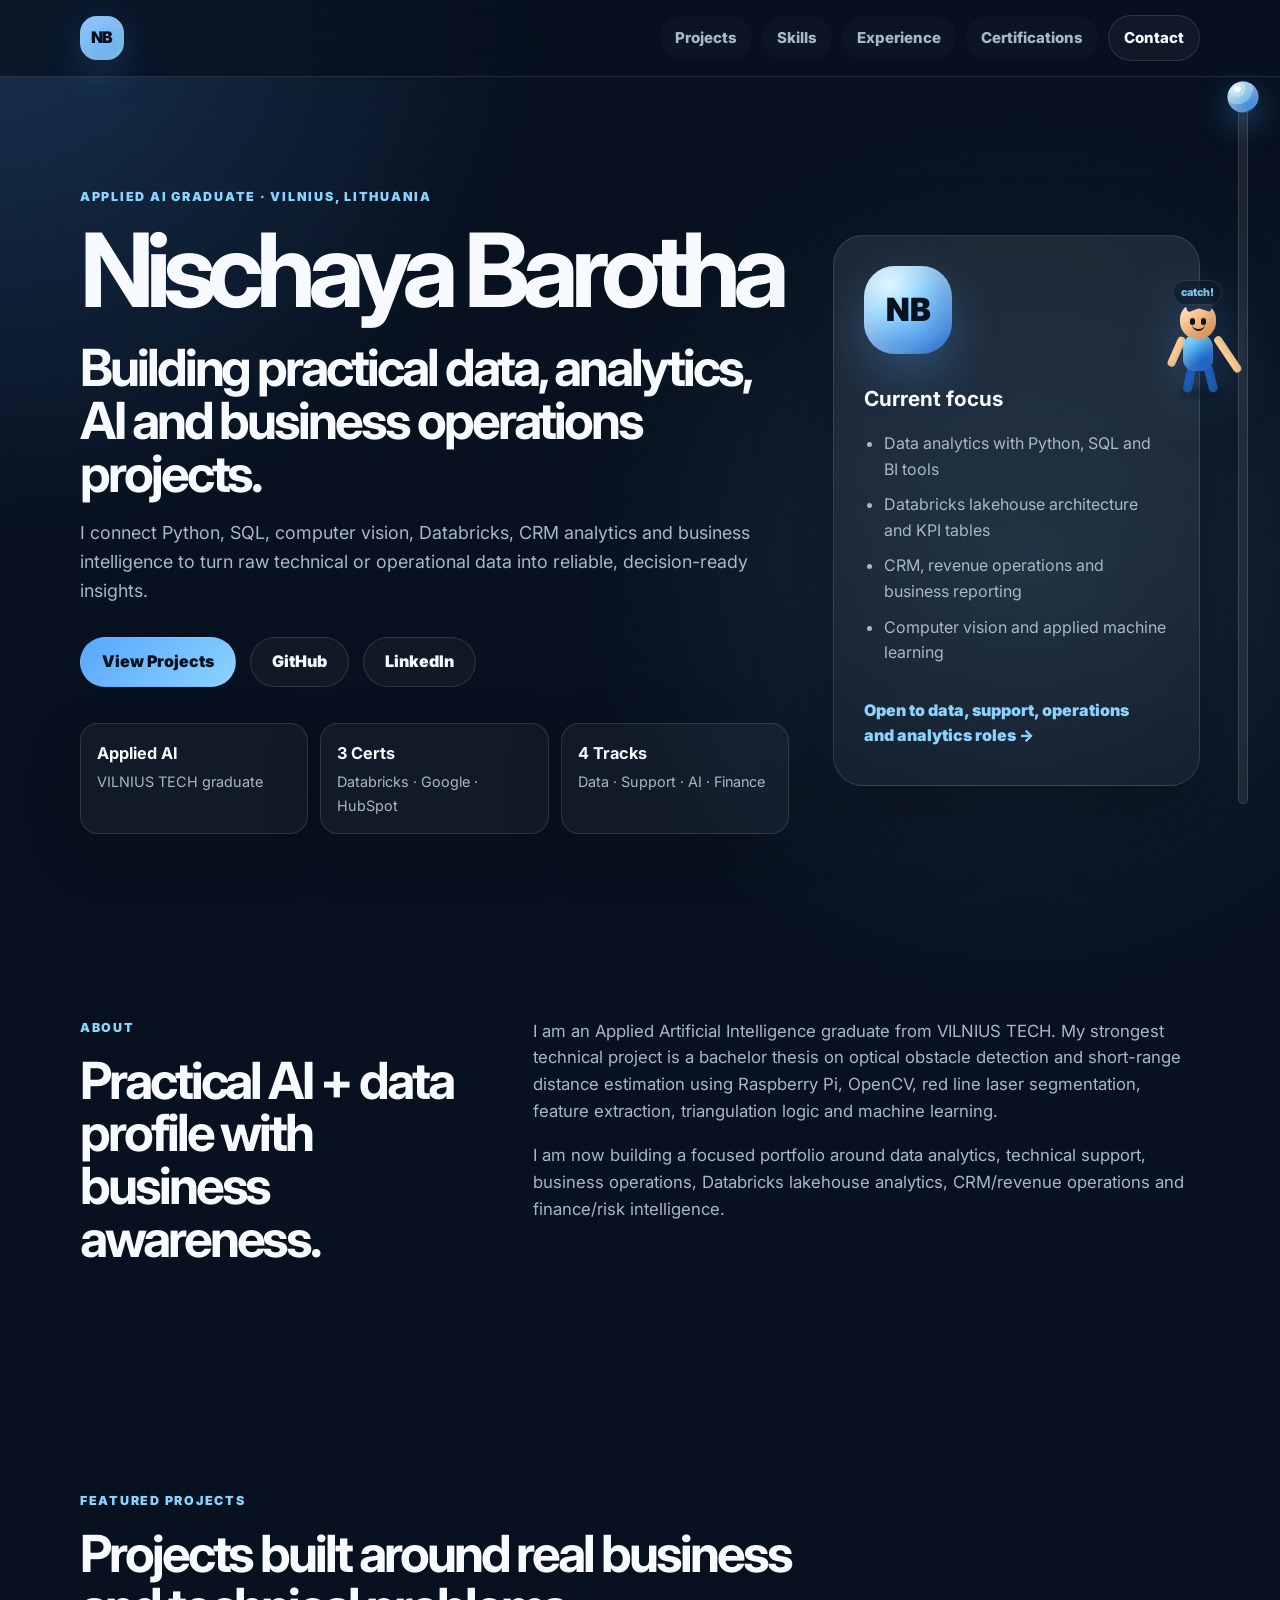
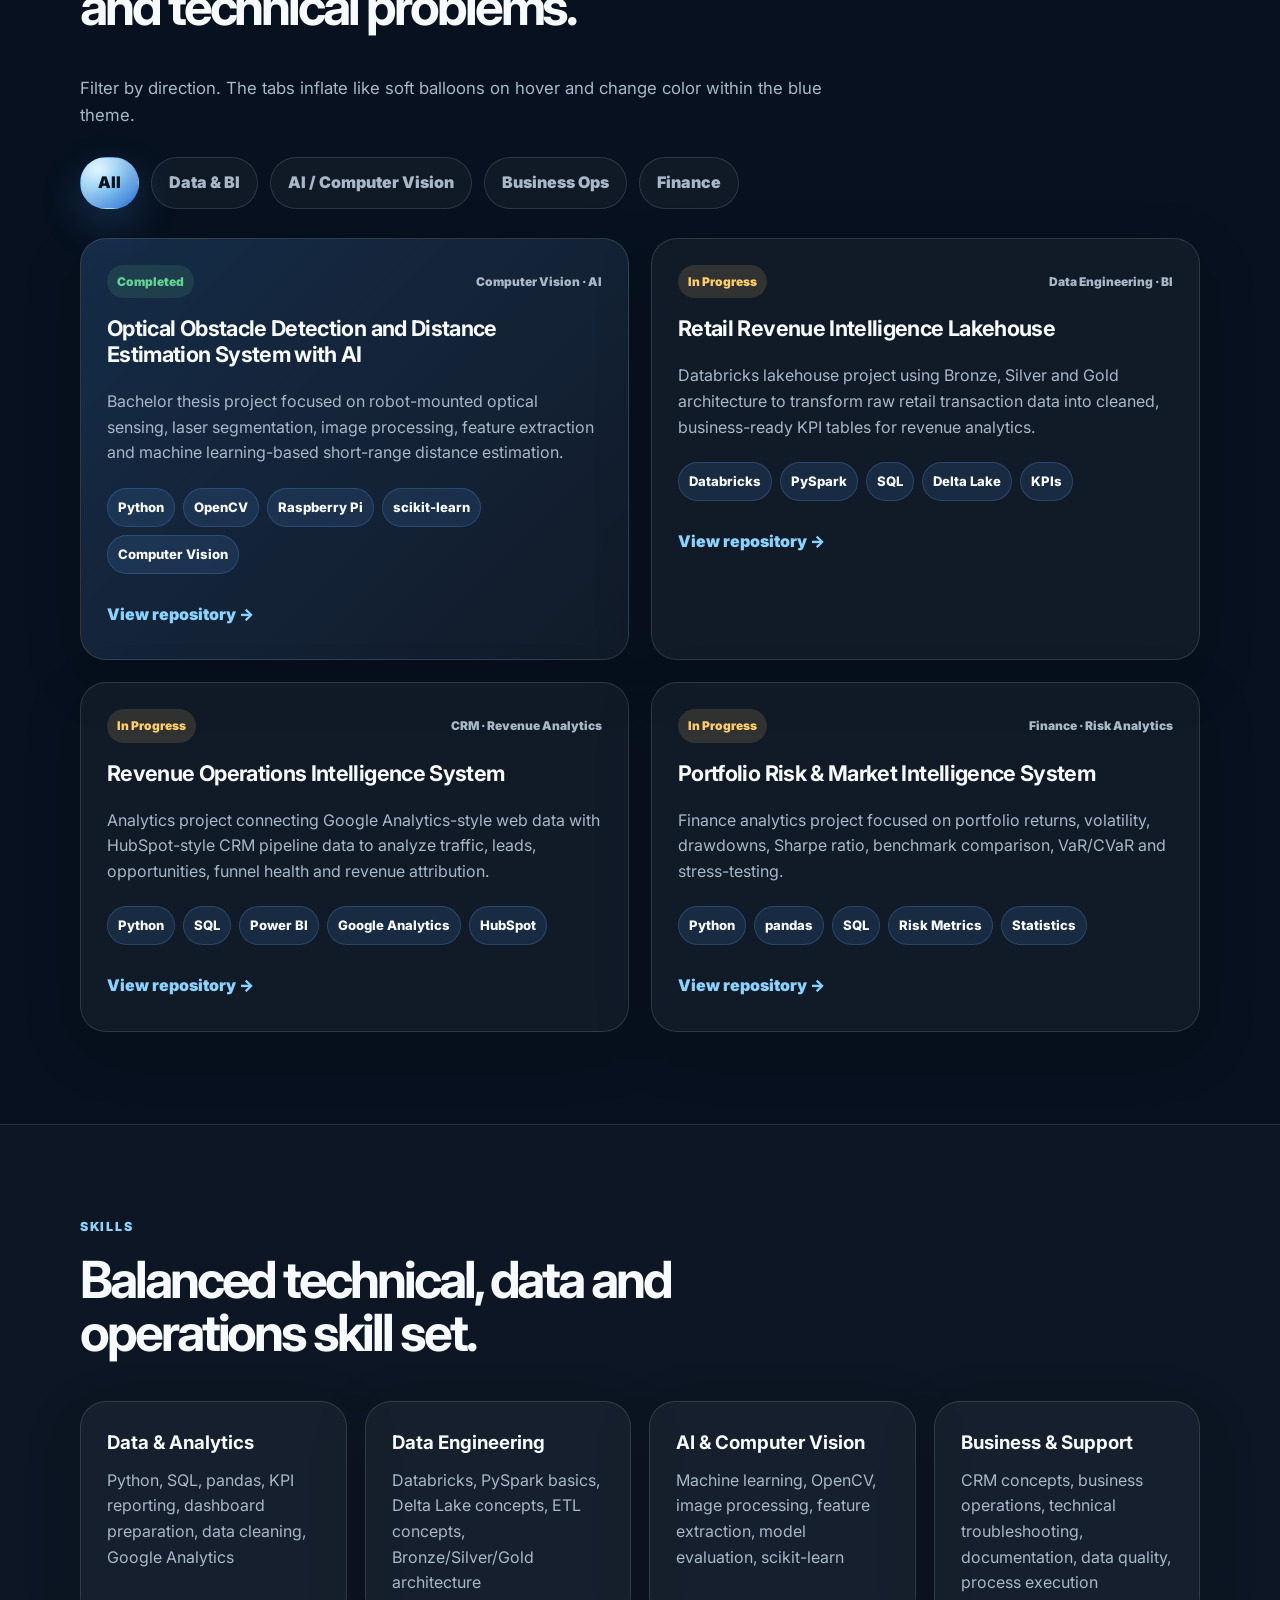
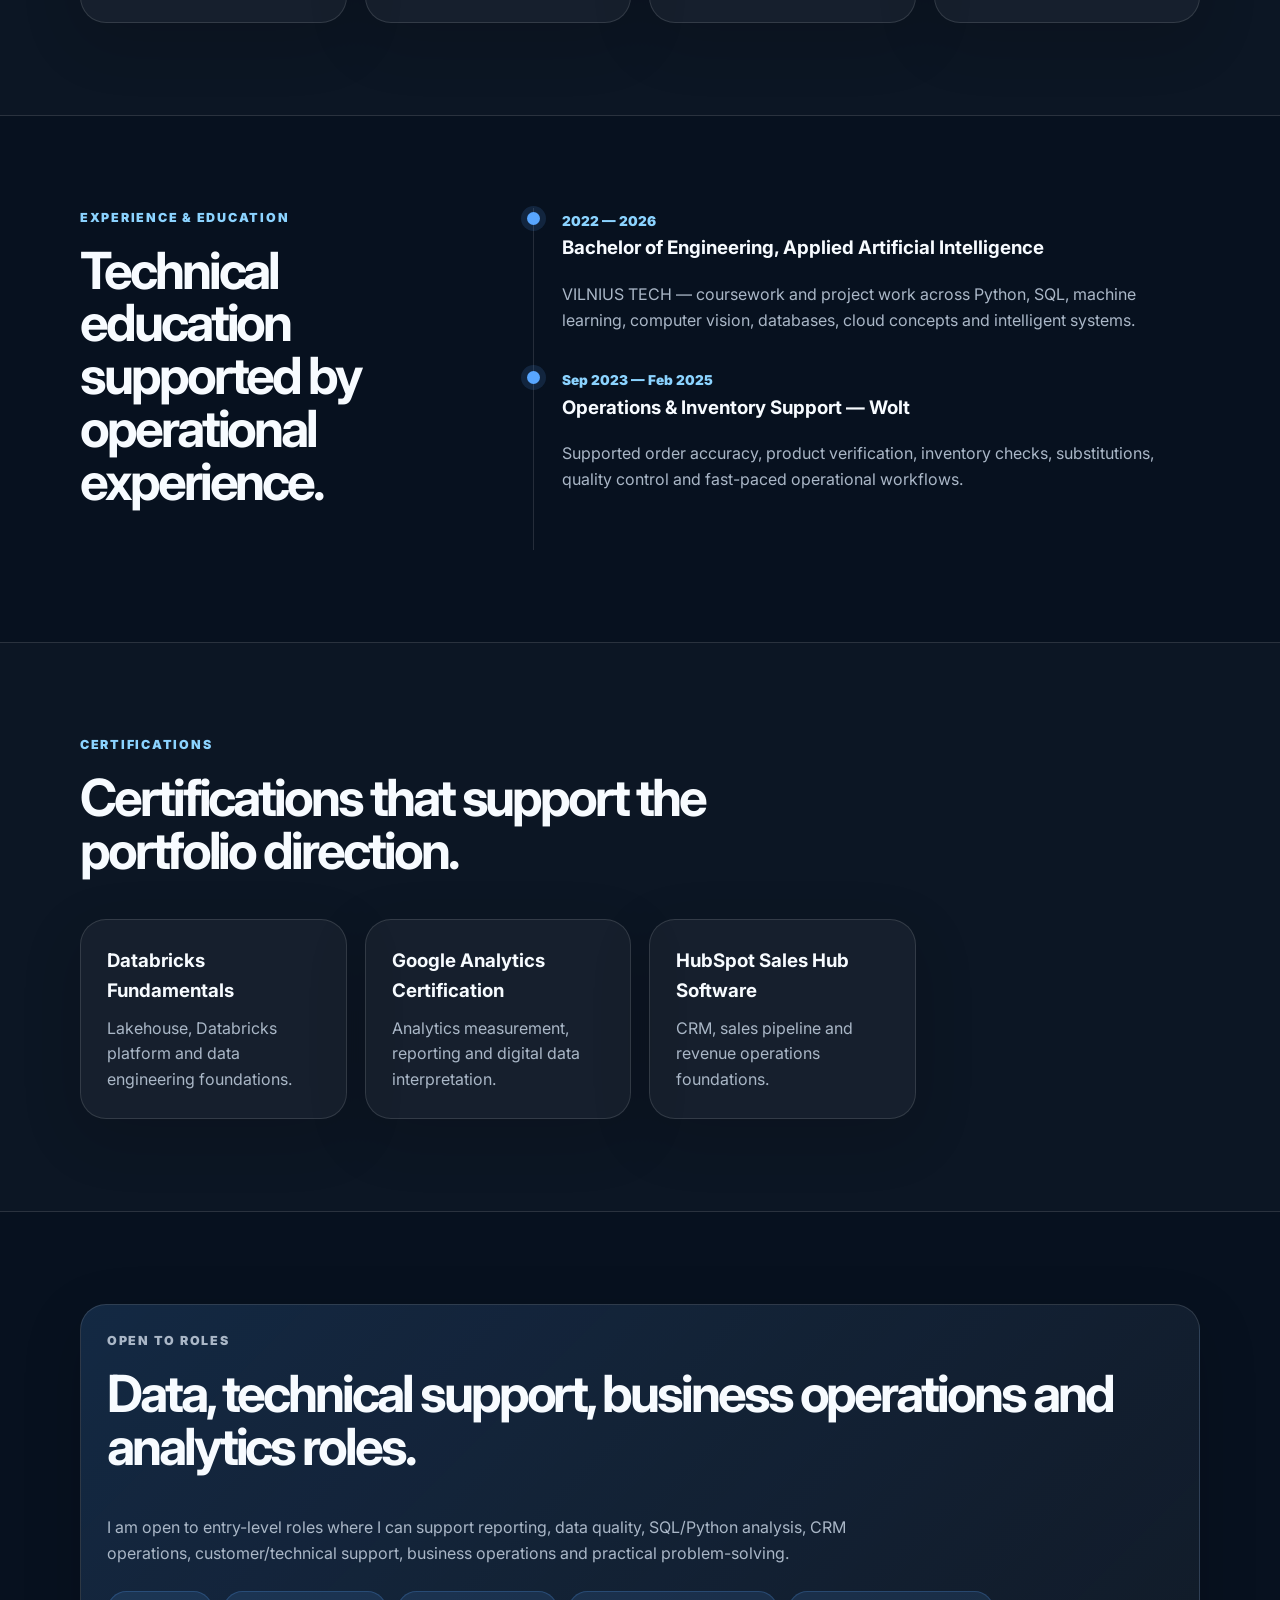
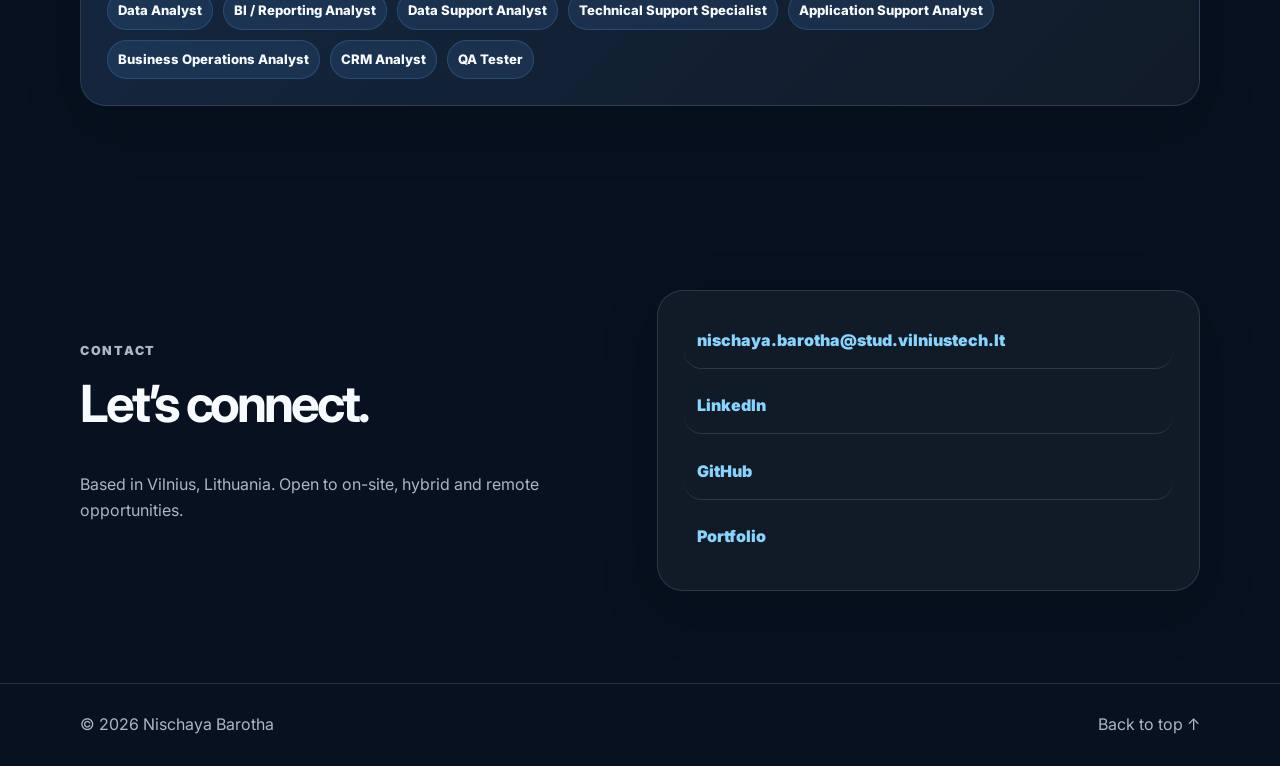
==== commit d7503ecd: "Add files via upload" ====
--- a/index.html
+++ b/index.html
@@ -14,18 +14,41 @@
 <body>
   <div class="cursor-glow" aria-hidden="true"></div>
 
+  <div class="scroll-playground" aria-hidden="true">
+    <div class="scroll-rail">
+      <button class="scroll-ball" type="button" aria-label="Scroll position handle"></button>
+    </div>
+
+    <div class="buddy" aria-hidden="true">
+      <div class="buddy-shadow"></div>
+      <div class="buddy-arm buddy-arm-left"></div>
+      <div class="buddy-arm buddy-arm-right"></div>
+      <div class="buddy-leg buddy-leg-left"></div>
+      <div class="buddy-leg buddy-leg-right"></div>
+      <div class="buddy-body"></div>
+      <div class="buddy-head">
+        <span class="buddy-hair hair-1"></span>
+        <span class="buddy-hair hair-2"></span>
+        <span class="buddy-eye eye-left"></span>
+        <span class="buddy-eye eye-right"></span>
+        <span class="buddy-smile"></span>
+      </div>
+      <div class="buddy-text">catch!</div>
+    </div>
+  </div>
+
   <header class="site-header">
     <nav class="nav container" aria-label="Primary navigation">
-      <a class="brand magnetic" href="#top">NB</a>
+      <a class="brand balloon-hover" href="#top">NB</a>
       <button class="nav-toggle" aria-label="Open navigation" aria-expanded="false">
         <span></span><span></span><span></span>
       </button>
       <div class="nav-links">
-        <a class="nav-pill" href="#projects">Projects</a>
-        <a class="nav-pill" href="#skills">Skills</a>
-        <a class="nav-pill" href="#experience">Experience</a>
-        <a class="nav-pill" href="#certifications">Certifications</a>
-        <a class="nav-pill nav-cta" href="#contact">Contact</a>
+        <a class="nav-pill balloon-hover" href="#projects">Projects</a>
+        <a class="nav-pill balloon-hover" href="#skills">Skills</a>
+        <a class="nav-pill balloon-hover" href="#experience">Experience</a>
+        <a class="nav-pill balloon-hover" href="#certifications">Certifications</a>
+        <a class="nav-pill nav-cta balloon-hover" href="#contact">Contact</a>
       </div>
     </nav>
   </header>
@@ -42,27 +65,27 @@
             to turn raw technical or operational data into reliable, decision-ready insights.
           </p>
           <div class="hero-actions">
-            <a class="button primary pop-button" href="#projects">View Projects</a>
-            <a class="button secondary pop-button" href="https://github.com/Nischaya2004" target="_blank" rel="noopener">GitHub</a>
-            <a class="button secondary pop-button" href="https://www.linkedin.com/in/nischaya-barotha-68152528b/" target="_blank" rel="noopener">LinkedIn</a>
+            <a class="button primary balloon-hover" href="#projects">View Projects</a>
+            <a class="button secondary balloon-hover" href="https://github.com/Nischaya2004" target="_blank" rel="noopener">GitHub</a>
+            <a class="button secondary balloon-hover" href="https://www.linkedin.com/in/nischaya-barotha-68152528b/" target="_blank" rel="noopener">LinkedIn</a>
           </div>
           <div class="quick-proof" aria-label="Portfolio highlights">
-            <div class="tilt-card">
+            <div class="glass-card">
               <strong>Applied AI</strong>
               <span>VILNIUS TECH graduate</span>
             </div>
-            <div class="tilt-card">
+            <div class="glass-card">
               <strong>3 Certs</strong>
               <span>Databricks · Google · HubSpot</span>
             </div>
-            <div class="tilt-card">
+            <div class="glass-card">
               <strong>4 Tracks</strong>
               <span>Data · Support · AI · Finance</span>
             </div>
           </div>
         </div>
 
-        <aside class="hero-card tilt-card reveal" aria-label="Profile summary">
+        <aside class="hero-card glass-card reveal" aria-label="Profile summary">
           <div class="profile-mark">NB</div>
           <h3>Current focus</h3>
           <ul>
@@ -102,19 +125,19 @@
         <div class="section-heading">
           <p class="eyebrow">Featured projects</p>
           <h2>Projects built around real business and technical problems.</h2>
-          <p>Use the tabs below to filter projects by direction. The goal is to make the portfolio easy for recruiters from different roles to scan.</p>
+          <p>Filter by direction. The tabs inflate like soft balloons on hover and change color within the blue theme.</p>
         </div>
 
         <div class="project-tabs" role="tablist" aria-label="Project filters">
-          <button class="tab-button active" data-filter="all" type="button">All</button>
-          <button class="tab-button" data-filter="data" type="button">Data & BI</button>
-          <button class="tab-button" data-filter="ai" type="button">AI / Computer Vision</button>
-          <button class="tab-button" data-filter="business" type="button">Business Ops</button>
-          <button class="tab-button" data-filter="finance" type="button">Finance</button>
+          <button class="tab-button active balloon-hover" data-filter="all" type="button">All</button>
+          <button class="tab-button balloon-hover" data-filter="data" type="button">Data & BI</button>
+          <button class="tab-button balloon-hover" data-filter="ai" type="button">AI / Computer Vision</button>
+          <button class="tab-button balloon-hover" data-filter="business" type="button">Business Ops</button>
+          <button class="tab-button balloon-hover" data-filter="finance" type="button">Finance</button>
         </div>
 
         <div class="project-grid">
-          <article class="project-card featured tilt-card reveal project-item" data-category="ai">
+          <article class="project-card featured glass-card reveal project-item" data-category="ai">
             <div class="project-top">
               <span class="status completed">Completed</span>
               <span class="project-type">Computer Vision · AI</span>
@@ -127,10 +150,10 @@
             <div class="tag-list">
               <span>Python</span><span>OpenCV</span><span>Raspberry Pi</span><span>scikit-learn</span><span>Computer Vision</span>
             </div>
-            <a href="https://github.com/Nischaya2004/ai-obstacle-detection-distance-estimation" target="_blank" rel="noopener" class="project-link">View repository →</a>
+            <a href="https://github.com/Nischaya2004/ai-obstacle-detection-distance-estimation" target="_blank" rel="noopener" class="project-link balloon-hover">View repository →</a>
           </article>
 
-          <article class="project-card tilt-card reveal project-item" data-category="data">
+          <article class="project-card glass-card reveal project-item" data-category="data">
             <div class="project-top">
               <span class="status progress">In Progress</span>
               <span class="project-type">Data Engineering · BI</span>
@@ -143,10 +166,10 @@
             <div class="tag-list">
               <span>Databricks</span><span>PySpark</span><span>SQL</span><span>Delta Lake</span><span>KPIs</span>
             </div>
-            <a href="https://github.com/Nischaya2004/retail-revenue-intelligence-lakehouse" target="_blank" rel="noopener" class="project-link">View repository →</a>
+            <a href="https://github.com/Nischaya2004/retail-revenue-intelligence-lakehouse" target="_blank" rel="noopener" class="project-link balloon-hover">View repository →</a>
           </article>
 
-          <article class="project-card tilt-card reveal project-item" data-category="business data">
+          <article class="project-card glass-card reveal project-item" data-category="business data">
             <div class="project-top">
               <span class="status progress">In Progress</span>
               <span class="project-type">CRM · Revenue Analytics</span>
@@ -159,10 +182,10 @@
             <div class="tag-list">
               <span>Python</span><span>SQL</span><span>Power BI</span><span>Google Analytics</span><span>HubSpot</span>
             </div>
-            <a href="https://github.com/Nischaya2004/revenue-operations-intelligence-system" target="_blank" rel="noopener" class="project-link">View repository →</a>
+            <a href="https://github.com/Nischaya2004/revenue-operations-intelligence-system" target="_blank" rel="noopener" class="project-link balloon-hover">View repository →</a>
           </article>
 
-          <article class="project-card tilt-card reveal project-item" data-category="finance data">
+          <article class="project-card glass-card reveal project-item" data-category="finance data">
             <div class="project-top">
               <span class="status progress">In Progress</span>
               <span class="project-type">Finance · Risk Analytics</span>
@@ -175,7 +198,7 @@
             <div class="tag-list">
               <span>Python</span><span>pandas</span><span>SQL</span><span>Risk Metrics</span><span>Statistics</span>
             </div>
-            <a href="https://github.com/Nischaya2004/portfolio-risk-market-intelligence" target="_blank" rel="noopener" class="project-link">View repository →</a>
+            <a href="https://github.com/Nischaya2004/portfolio-risk-market-intelligence" target="_blank" rel="noopener" class="project-link balloon-hover">View repository →</a>
           </article>
         </div>
       </div>
@@ -189,19 +212,19 @@
         </div>
 
         <div class="skills-grid">
-          <div class="skill-card tilt-card">
+          <div class="skill-card glass-card">
             <h3>Data & Analytics</h3>
             <p>Python, SQL, pandas, KPI reporting, dashboard preparation, data cleaning, Google Analytics</p>
           </div>
-          <div class="skill-card tilt-card">
+          <div class="skill-card glass-card">
             <h3>Data Engineering</h3>
             <p>Databricks, PySpark basics, Delta Lake concepts, ETL concepts, Bronze/Silver/Gold architecture</p>
           </div>
-          <div class="skill-card tilt-card">
+          <div class="skill-card glass-card">
             <h3>AI & Computer Vision</h3>
             <p>Machine learning, OpenCV, image processing, feature extraction, model evaluation, scikit-learn</p>
           </div>
-          <div class="skill-card tilt-card">
+          <div class="skill-card glass-card">
             <h3>Business & Support</h3>
             <p>CRM concepts, business operations, technical troubleshooting, documentation, data quality, process execution</p>
           </div>
@@ -237,15 +260,15 @@
           <h2>Certifications that support the portfolio direction.</h2>
         </div>
         <div class="cert-grid">
-          <div class="cert-card tilt-card">
+          <div class="cert-card glass-card">
             <h3>Databricks Fundamentals</h3>
             <p>Lakehouse, Databricks platform and data engineering foundations.</p>
           </div>
-          <div class="cert-card tilt-card">
+          <div class="cert-card glass-card">
             <h3>Google Analytics Certification</h3>
             <p>Analytics measurement, reporting and digital data interpretation.</p>
           </div>
-          <div class="cert-card tilt-card">
+          <div class="cert-card glass-card">
             <h3>HubSpot Sales Hub Software</h3>
             <p>CRM, sales pipeline and revenue operations foundations.</p>
           </div>
@@ -254,7 +277,7 @@
     </section>
 
     <section class="section role-section reveal">
-      <div class="container role-card tilt-card">
+      <div class="container role-card glass-card">
         <p class="eyebrow">Open to roles</p>
         <h2>Data, technical support, business operations and analytics roles.</h2>
         <p>
@@ -281,25 +304,20 @@
           <h2>Let’s connect.</h2>
           <p>Based in Vilnius, Lithuania. Open to on-site, hybrid and remote opportunities.</p>
         </div>
-        <div class="contact-card tilt-card">
-          <a href="mailto:nischaya.barotha@stud.vilniustech.lt">nischaya.barotha@stud.vilniustech.lt</a>
-          <a href="https://www.linkedin.com/in/nischaya-barotha-68152528b/" target="_blank" rel="noopener">LinkedIn</a>
-          <a href="https://github.com/Nischaya2004" target="_blank" rel="noopener">GitHub</a>
-          <a href="https://nischaya2004.github.io/" target="_blank" rel="noopener">Portfolio</a>
+        <div class="contact-card glass-card">
+          <a class="balloon-hover" href="mailto:nischaya.barotha@stud.vilniustech.lt">nischaya.barotha@stud.vilniustech.lt</a>
+          <a class="balloon-hover" href="https://www.linkedin.com/in/nischaya-barotha-68152528b/" target="_blank" rel="noopener">LinkedIn</a>
+          <a class="balloon-hover" href="https://github.com/Nischaya2004" target="_blank" rel="noopener">GitHub</a>
+          <a class="balloon-hover" href="https://nischaya2004.github.io/" target="_blank" rel="noopener">Portfolio</a>
         </div>
       </div>
     </section>
   </main>
-
-  <button class="mascot" type="button" aria-label="Portfolio helper mascot">
-    <span class="mascot-bubble">Scroll with me</span>
-    <span class="mascot-animal" aria-hidden="true">🦊</span>
-  </button>
 
   <footer class="footer">
     <div class="container footer-inner">
       <span>© <span id="year"></span> Nischaya Barotha</span>
-      <a href="#top">Back to top ↑</a>
+      <a class="balloon-hover" href="#top">Back to top ↑</a>
     </div>
   </footer>
 
--- a/styles.css
+++ b/styles.css
@@ -2,14 +2,15 @@
   --bg: #07111f;
   --bg-soft: #0d1a2c;
   --card: #111f33;
-  --card-2: #13243a;
   --text: #f7fbff;
   --muted: #aab7c7;
   --line: rgba(255,255,255,0.12);
   --accent: #58a6ff;
   --accent-2: #8bd3ff;
+  --deep-blue: #0a65d8;
   --green: #62d394;
   --amber: #ffce6a;
+  --pink: #ff7abf;
   --shadow: 0 24px 80px rgba(0,0,0,0.28);
 }
 
@@ -38,11 +39,11 @@
 
 .cursor-glow {
   position: fixed;
-  width: 260px;
-  height: 260px;
+  width: 280px;
+  height: 280px;
   border-radius: 999px;
   pointer-events: none;
-  background: radial-gradient(circle, rgba(88,166,255,0.16), transparent 64%);
+  background: radial-gradient(circle, rgba(88,166,255,0.15), transparent 64%);
   transform: translate(-50%, -50%);
   z-index: 0;
   opacity: 0;
@@ -68,20 +69,14 @@
 .brand {
   width: 44px;
   height: 44px;
-  border-radius: 14px;
+  border-radius: 17px;
   display: grid;
   place-items: center;
   background: linear-gradient(135deg, var(--accent), var(--accent-2));
   color: #06101d;
   font-weight: 900;
   letter-spacing: -0.04em;
-  box-shadow: 0 12px 38px rgba(88,166,255,0.22);
-  transition: transform 0.25s ease, box-shadow 0.25s ease;
-}
-
-.brand:hover {
-  transform: translateY(-3px) scale(1.08) rotate(-4deg);
-  box-shadow: 0 18px 48px rgba(88,166,255,0.32);
+  box-shadow: inset -8px -10px 20px rgba(0,0,0,0.12), inset 6px 8px 18px rgba(255,255,255,0.34), 0 12px 38px rgba(88,166,255,0.22);
 }
 
 .nav-links {
@@ -89,28 +84,73 @@
   align-items: center;
   gap: 10px;
   color: var(--muted);
-  font-weight: 700;
+  font-weight: 800;
   font-size: 0.94rem;
 }
 
 .nav-pill {
   position: relative;
-  padding: 10px 14px;
-  border-radius: 999px;
-  transition: transform 0.22s ease, color 0.22s ease, background 0.22s ease, box-shadow 0.22s ease;
-}
-
-.nav-pill:hover {
-  color: var(--text);
-  background: rgba(88,166,255,0.12);
-  transform: translateY(-3px) scale(1.05);
-  box-shadow: 0 12px 32px rgba(0,0,0,0.2);
+  padding: 10px 15px;
+  border-radius: 999px;
+  background: rgba(255,255,255,0.025);
 }
 
 .nav-cta {
   color: var(--text) !important;
   border: 1px solid var(--line);
-  background: rgba(255,255,255,0.035);
+  background: rgba(255,255,255,0.04);
+}
+
+.balloon-hover {
+  position: relative;
+  isolation: isolate;
+  transition:
+    transform 0.22s cubic-bezier(.2,1.6,.3,1),
+    border-radius 0.22s ease,
+    background 0.22s ease,
+    color 0.22s ease,
+    box-shadow 0.22s ease,
+    filter 0.22s ease;
+  transform-origin: center;
+  will-change: transform;
+}
+
+.balloon-hover::before {
+  content: "";
+  position: absolute;
+  inset: 7% 8% auto 12%;
+  height: 38%;
+  border-radius: 999px;
+  background: linear-gradient(135deg, rgba(255,255,255,0.42), rgba(255,255,255,0.03));
+  opacity: 0;
+  z-index: -1;
+  transition: opacity 0.2s ease;
+  pointer-events: none;
+}
+
+.balloon-hover:hover,
+.balloon-hover:focus-visible {
+  transform: translateY(-5px) scale(1.13);
+  border-radius: 999px;
+  color: #07111f;
+  background: radial-gradient(circle at 30% 22%, #d7f3ff, var(--accent-2) 38%, var(--accent) 72%, var(--deep-blue));
+  box-shadow:
+    inset -12px -14px 28px rgba(0,0,0,0.16),
+    inset 8px 10px 26px rgba(255,255,255,0.48),
+    0 20px 48px rgba(88,166,255,0.38);
+  filter: saturate(1.12);
+}
+
+.balloon-hover:hover::before,
+.balloon-hover:focus-visible::before {
+  opacity: 1;
+}
+
+.balloon-hover:active {
+  transform: translateY(-1px) scale(0.98);
+  box-shadow:
+    inset 8px 10px 20px rgba(0,0,0,0.22),
+    0 8px 22px rgba(88,166,255,0.22);
 }
 
 .nav-toggle {
@@ -129,7 +169,6 @@
 }
 
 .section { padding: 92px 0; position: relative; z-index: 1; }
-
 .hero { padding-top: 110px; }
 
 .hero-grid {
@@ -182,28 +221,15 @@
   display: inline-flex;
   justify-content: center;
   align-items: center;
-  min-height: 48px;
-  padding: 0 20px;
+  min-height: 50px;
+  padding: 0 21px;
   border-radius: 999px;
   font-weight: 900;
   border: 1px solid var(--line);
-  transition: transform 0.2s ease, box-shadow 0.2s ease, filter 0.2s ease, background 0.2s ease;
-  will-change: transform;
-}
-
-.button:hover,
-.button:focus-visible {
-  transform: translateY(-5px) scale(1.08);
-  box-shadow: 0 20px 54px rgba(88,166,255,0.25);
-  filter: saturate(1.15);
-}
-
-.button:active {
-  transform: translateY(-1px) scale(0.98);
 }
 
 .button.primary {
-  background: var(--accent);
+  background: linear-gradient(135deg, var(--accent), var(--accent-2));
   color: #07111f;
   border-color: transparent;
 }
@@ -211,6 +237,10 @@
 .button.secondary {
   color: var(--text);
   background: rgba(255,255,255,0.04);
+}
+
+.button.secondary:hover {
+  color: #07111f;
 }
 
 .quick-proof {
@@ -221,9 +251,25 @@
   max-width: 780px;
 }
 
+.glass-card {
+  border: 1px solid var(--line);
+  background: rgba(255,255,255,0.045);
+  box-shadow: 0 18px 60px rgba(0,0,0,0.16);
+  transition:
+    transform 0.24s cubic-bezier(.2,1.4,.25,1),
+    box-shadow 0.24s ease,
+    border-color 0.24s ease,
+    background 0.24s ease;
+}
+
+.glass-card:hover {
+  transform: translateY(-8px) scale(1.018);
+  border-color: rgba(88,166,255,0.42);
+  background: rgba(255,255,255,0.065);
+  box-shadow: 0 30px 90px rgba(0,0,0,0.32);
+}
+
 .quick-proof div {
-  border: 1px solid var(--line);
-  background: rgba(255,255,255,0.035);
   border-radius: 18px;
   padding: 16px;
 }
@@ -239,7 +285,6 @@
 
 .hero-card {
   background: linear-gradient(180deg, rgba(255,255,255,0.08), rgba(255,255,255,0.03));
-  border: 1px solid var(--line);
   border-radius: 30px;
   padding: 30px;
   box-shadow: var(--shadow);
@@ -248,14 +293,15 @@
 .profile-mark {
   width: 88px;
   height: 88px;
-  border-radius: 28px;
+  border-radius: 31px;
   display: grid;
   place-items: center;
-  background: linear-gradient(135deg, var(--accent), var(--accent-2));
+  background: radial-gradient(circle at 30% 22%, #d7f3ff, var(--accent-2) 36%, var(--accent) 72%, var(--deep-blue));
   color: #07111f;
   font-size: 2rem;
   font-weight: 900;
   margin-bottom: 28px;
+  box-shadow: inset -13px -15px 32px rgba(0,0,0,0.15), inset 9px 11px 28px rgba(255,255,255,0.46), 0 20px 50px rgba(88,166,255,0.3);
 }
 
 .hero-card h3 { font-size: 1.3rem; margin-bottom: 14px; }
@@ -271,6 +317,10 @@
 .card-link, .project-link {
   color: var(--accent-2);
   font-weight: 900;
+  display: inline-flex;
+  padding: 6px 10px;
+  border-radius: 999px;
+  margin-left: -10px;
 }
 
 .two-column {
@@ -302,33 +352,27 @@
 
 .project-tabs {
   display: flex;
-  gap: 10px;
+  gap: 12px;
   flex-wrap: wrap;
   margin: 0 0 30px;
 }
 
 .tab-button {
   color: var(--muted);
-  background: rgba(255,255,255,0.045);
+  background: rgba(255,255,255,0.04);
   border: 1px solid var(--line);
-  padding: 11px 15px;
+  padding: 12px 17px;
   border-radius: 999px;
   font: inherit;
   font-weight: 900;
   cursor: pointer;
-  transition: transform 0.2s ease, background 0.2s ease, color 0.2s ease, box-shadow 0.2s ease;
-}
-
-.tab-button:hover {
-  transform: translateY(-4px) scale(1.06);
-  color: var(--text);
-  box-shadow: 0 16px 42px rgba(0,0,0,0.22);
 }
 
 .tab-button.active {
   color: #07111f;
-  background: var(--accent);
+  background: radial-gradient(circle at 30% 22%, #d7f3ff, var(--accent-2) 38%, var(--accent) 72%, var(--deep-blue));
   border-color: transparent;
+  box-shadow: inset -11px -12px 24px rgba(0,0,0,0.14), inset 8px 10px 24px rgba(255,255,255,0.42), 0 16px 42px rgba(88,166,255,0.22);
 }
 
 .project-grid {
@@ -342,28 +386,15 @@
 .cert-card,
 .role-card,
 .contact-card {
-  border: 1px solid var(--line);
-  background: rgba(255,255,255,0.045);
   border-radius: 26px;
   padding: 26px;
-  transition: transform 0.24s ease, box-shadow 0.24s ease, border-color 0.24s ease, background 0.24s ease;
-  will-change: transform;
-}
-
-.tilt-card:hover {
-  transform: translateY(-8px) scale(1.018);
-  border-color: rgba(88,166,255,0.38);
-  background: rgba(255,255,255,0.065);
-  box-shadow: 0 30px 90px rgba(0,0,0,0.32);
 }
 
 .project-card.featured {
   background: linear-gradient(135deg, rgba(88,166,255,0.18), rgba(255,255,255,0.045));
 }
 
-.project-item.hide {
-  display: none;
-}
+.project-item.hide { display: none; }
 
 .project-item.show-pop {
   animation: cardPop 0.34s ease both;
@@ -422,12 +453,13 @@
   border-radius: 999px;
   font-size: 0.82rem;
   font-weight: 800;
-  transition: transform 0.18s ease, background 0.18s ease;
+  transition: transform 0.18s cubic-bezier(.2,1.6,.3,1), background 0.18s ease, color 0.18s ease;
 }
 
 .tag-list span:hover, .role-list span:hover {
-  transform: translateY(-3px) scale(1.08);
-  background: rgba(88,166,255,0.22);
+  transform: translateY(-4px) scale(1.12);
+  color: #07111f;
+  background: var(--accent-2);
 }
 
 .muted {
@@ -509,62 +541,218 @@
 .contact-card a {
   color: var(--accent-2);
   font-weight: 900;
-  padding-bottom: 14px;
+  padding: 11px 13px 14px;
   border-bottom: 1px solid var(--line);
-  transition: transform 0.18s ease, color 0.18s ease;
+  border-radius: 18px;
 }
 
 .contact-card a:hover {
-  transform: translateX(8px);
-  color: var(--text);
+  color: #07111f;
 }
 
 .contact-card a:last-child {
   border-bottom: 0;
-  padding-bottom: 0;
-}
-
-.mascot {
+}
+
+.scroll-playground {
   position: fixed;
-  right: 22px;
-  bottom: 22px;
-  z-index: 80;
-  border: 1px solid rgba(88,166,255,0.35);
-  background: rgba(13,26,44,0.78);
-  backdrop-filter: blur(16px);
-  border-radius: 999px;
-  padding: 10px 12px;
-  display: flex;
-  gap: 10px;
-  align-items: center;
-  cursor: pointer;
-  box-shadow: 0 18px 60px rgba(0,0,0,0.35);
-  transition: transform 0.2s ease, box-shadow 0.2s ease;
-}
-
-.mascot:hover {
-  transform: translateY(-6px) scale(1.08);
-  box-shadow: 0 24px 80px rgba(88,166,255,0.25);
-}
-
-.mascot-animal {
-  display: inline-block;
-  font-size: 2rem;
-  animation: mascotHop 1.5s ease-in-out infinite;
-}
-
-.mascot.scrolling .mascot-animal {
-  animation: mascotRun 0.55s ease-in-out infinite;
-}
-
-.mascot-bubble {
-  color: var(--text);
-  font-weight: 900;
-  font-size: 0.82rem;
-  background: rgba(255,255,255,0.07);
+  right: 16px;
+  top: 96px;
+  bottom: 96px;
+  width: 96px;
+  z-index: 60;
+  pointer-events: none;
+  display: none;
+}
+
+.scroll-rail {
+  position: absolute;
+  right: 16px;
+  top: 0;
+  bottom: 0;
+  width: 10px;
+  border-radius: 999px;
+  background: rgba(255,255,255,0.08);
+  border: 1px solid rgba(255,255,255,0.13);
+  pointer-events: auto;
+}
+
+.scroll-ball {
+  position: absolute;
+  right: 50%;
+  top: 0;
+  width: 31px;
+  height: 31px;
+  border: 0;
+  border-radius: 999px;
+  transform: translate(50%, -50%);
+  cursor: grab;
+  pointer-events: auto;
+  background:
+    radial-gradient(circle at 32% 24%, #ffffff 0 10%, #aee8ff 11% 25%, var(--accent-2) 26% 48%, var(--accent) 49% 76%, var(--deep-blue) 77% 100%);
+  box-shadow:
+    inset -8px -9px 16px rgba(0,0,0,0.18),
+    inset 5px 6px 14px rgba(255,255,255,0.5),
+    0 12px 32px rgba(88,166,255,0.42);
+  transition: box-shadow 0.2s ease, transform 0.18s ease;
+}
+
+.scroll-ball:hover {
+  transform: translate(50%, -50%) scale(1.2);
+  box-shadow:
+    inset -8px -9px 16px rgba(0,0,0,0.18),
+    inset 5px 6px 14px rgba(255,255,255,0.5),
+    0 16px 44px rgba(88,166,255,0.6);
+}
+
+.scroll-ball.dragging {
+  cursor: grabbing;
+  transform: translate(50%, -50%) scale(1.26);
+}
+
+.buddy {
+  position: absolute;
+  right: 42px;
+  top: 40px;
+  width: 52px;
+  height: 82px;
+  transform: translateY(-50%);
+  pointer-events: none;
+  transition: filter 0.2s ease;
+}
+
+.buddy-body {
+  position: absolute;
+  left: 13px;
+  top: 30px;
+  width: 30px;
+  height: 38px;
+  border-radius: 18px 18px 14px 14px;
+  background: linear-gradient(150deg, #5ce1ff, #2374e1 70%);
+  box-shadow: inset -7px -9px 15px rgba(0,0,0,0.18), inset 5px 7px 15px rgba(255,255,255,0.32);
+}
+
+.buddy-head {
+  position: absolute;
+  left: 10px;
+  top: 0;
+  width: 36px;
+  height: 36px;
+  border-radius: 45% 45% 48% 48%;
+  background: linear-gradient(150deg, #ffd19b, #ef9d5b);
+  box-shadow: inset -6px -6px 12px rgba(0,0,0,0.12), inset 4px 5px 11px rgba(255,255,255,0.42);
+  animation: buddyHead 1.2s ease-in-out infinite;
+}
+
+.buddy-hair {
+  position: absolute;
+  top: -7px;
+  width: 16px;
+  height: 14px;
+  border-radius: 12px 12px 4px 4px;
+  background: #263449;
+}
+
+.hair-1 { left: 5px; transform: rotate(-20deg); }
+.hair-2 { left: 17px; transform: rotate(18deg); }
+
+.buddy-eye {
+  position: absolute;
+  top: 15px;
+  width: 5px;
+  height: 7px;
+  border-radius: 999px;
+  background: #07111f;
+}
+
+.eye-left { left: 10px; }
+.eye-right { right: 10px; }
+
+.buddy-smile {
+  position: absolute;
+  left: 12px;
+  bottom: 8px;
+  width: 13px;
+  height: 7px;
+  border-bottom: 2px solid #07111f;
+  border-radius: 0 0 999px 999px;
+}
+
+.buddy-arm,
+.buddy-leg {
+  position: absolute;
+  background: #ffd19b;
+  border-radius: 999px;
+  transform-origin: top center;
+  box-shadow: inset -3px -3px 7px rgba(0,0,0,0.12);
+}
+
+.buddy-arm {
+  width: 8px;
+  height: 32px;
+  top: 34px;
+}
+
+.buddy-arm-left {
+  left: 9px;
+  transform: rotate(24deg);
+}
+
+.buddy-arm-right {
+  right: 2px;
+  height: 42px;
+  transform: rotate(-34deg);
+  animation: reachBall 0.7s ease-in-out infinite;
+}
+
+.buddy-leg {
+  width: 9px;
+  height: 28px;
+  top: 62px;
+  background: #1e60ba;
+}
+
+.buddy-leg-left {
+  left: 18px;
+  transform: rotate(12deg);
+  animation: legKick 0.8s ease-in-out infinite;
+}
+
+.buddy-leg-right {
+  left: 33px;
+  transform: rotate(-14deg);
+  animation: legKick 0.8s ease-in-out infinite reverse;
+}
+
+.buddy-shadow {
+  position: absolute;
+  left: 10px;
+  top: 86px;
+  width: 42px;
+  height: 10px;
+  border-radius: 999px;
+  background: rgba(0,0,0,0.24);
+  filter: blur(3px);
+  transform-origin: center;
+  animation: shadowPulse 0.8s ease-in-out infinite;
+}
+
+.buddy-text {
+  position: absolute;
+  top: -23px;
+  right: 0;
+  color: var(--accent-2);
+  font-weight: 900;
+  font-size: 0.67rem;
+  background: rgba(13,26,44,0.74);
   border: 1px solid var(--line);
   border-radius: 999px;
-  padding: 7px 10px;
+  padding: 3px 7px;
+  opacity: 0.9;
+}
+
+.buddy.chasing {
+  filter: drop-shadow(0 12px 24px rgba(88,166,255,0.25));
 }
 
 .footer {
@@ -595,14 +783,28 @@
   to { opacity: 1; transform: translateY(0) scale(1); }
 }
 
-@keyframes mascotHop {
-  0%, 100% { transform: translateY(0) rotate(-2deg); }
-  50% { transform: translateY(-8px) rotate(3deg); }
-}
-
-@keyframes mascotRun {
-  0%, 100% { transform: translateY(0) rotate(-10deg) scaleX(1); }
-  50% { transform: translateY(-13px) rotate(10deg) scaleX(1.08); }
+@keyframes buddyHead {
+  0%, 100% { transform: translateY(0) rotate(-3deg); }
+  50% { transform: translateY(-3px) rotate(4deg); }
+}
+
+@keyframes reachBall {
+  0%, 100% { transform: rotate(-34deg) translateY(0); }
+  50% { transform: rotate(-54deg) translateY(-5px); }
+}
+
+@keyframes legKick {
+  0%, 100% { transform: rotate(12deg); }
+  50% { transform: rotate(-18deg); }
+}
+
+@keyframes shadowPulse {
+  0%, 100% { transform: scaleX(1); opacity: 0.26; }
+  50% { transform: scaleX(0.72); opacity: 0.16; }
+}
+
+@media (min-width: 1120px) {
+  .scroll-playground { display: block; }
 }
 
 @media (prefers-reduced-motion: reduce) {
@@ -615,11 +817,8 @@
 
 @media (max-width: 920px) {
   .hero-grid, .two-column, .contact-grid { grid-template-columns: 1fr; }
-
   .project-grid, .skills-grid, .cert-grid { grid-template-columns: 1fr; }
-
   .quick-proof { grid-template-columns: 1fr; }
-
   .nav-toggle { display: block; }
 
   .nav-links {
@@ -639,30 +838,14 @@
   .nav-links.open { display: flex; }
 
   .section { padding: 72px 0; }
-
   .hero { padding-top: 86px; }
 }
 
 @media (max-width: 520px) {
   .container { width: min(100% - 28px, 1120px); }
-
   h1 { font-size: 3.2rem; }
-
   .hero-actions { flex-direction: column; }
-
   .button { width: 100%; }
-
-  .project-top {
-    align-items: flex-start;
-    flex-direction: column;
-  }
-
-  .mascot {
-    right: 14px;
-    bottom: 14px;
-  }
-
-  .mascot-bubble { display: none; }
-
+  .project-top { align-items: flex-start; flex-direction: column; }
   .footer-inner { flex-direction: column; }
 }
